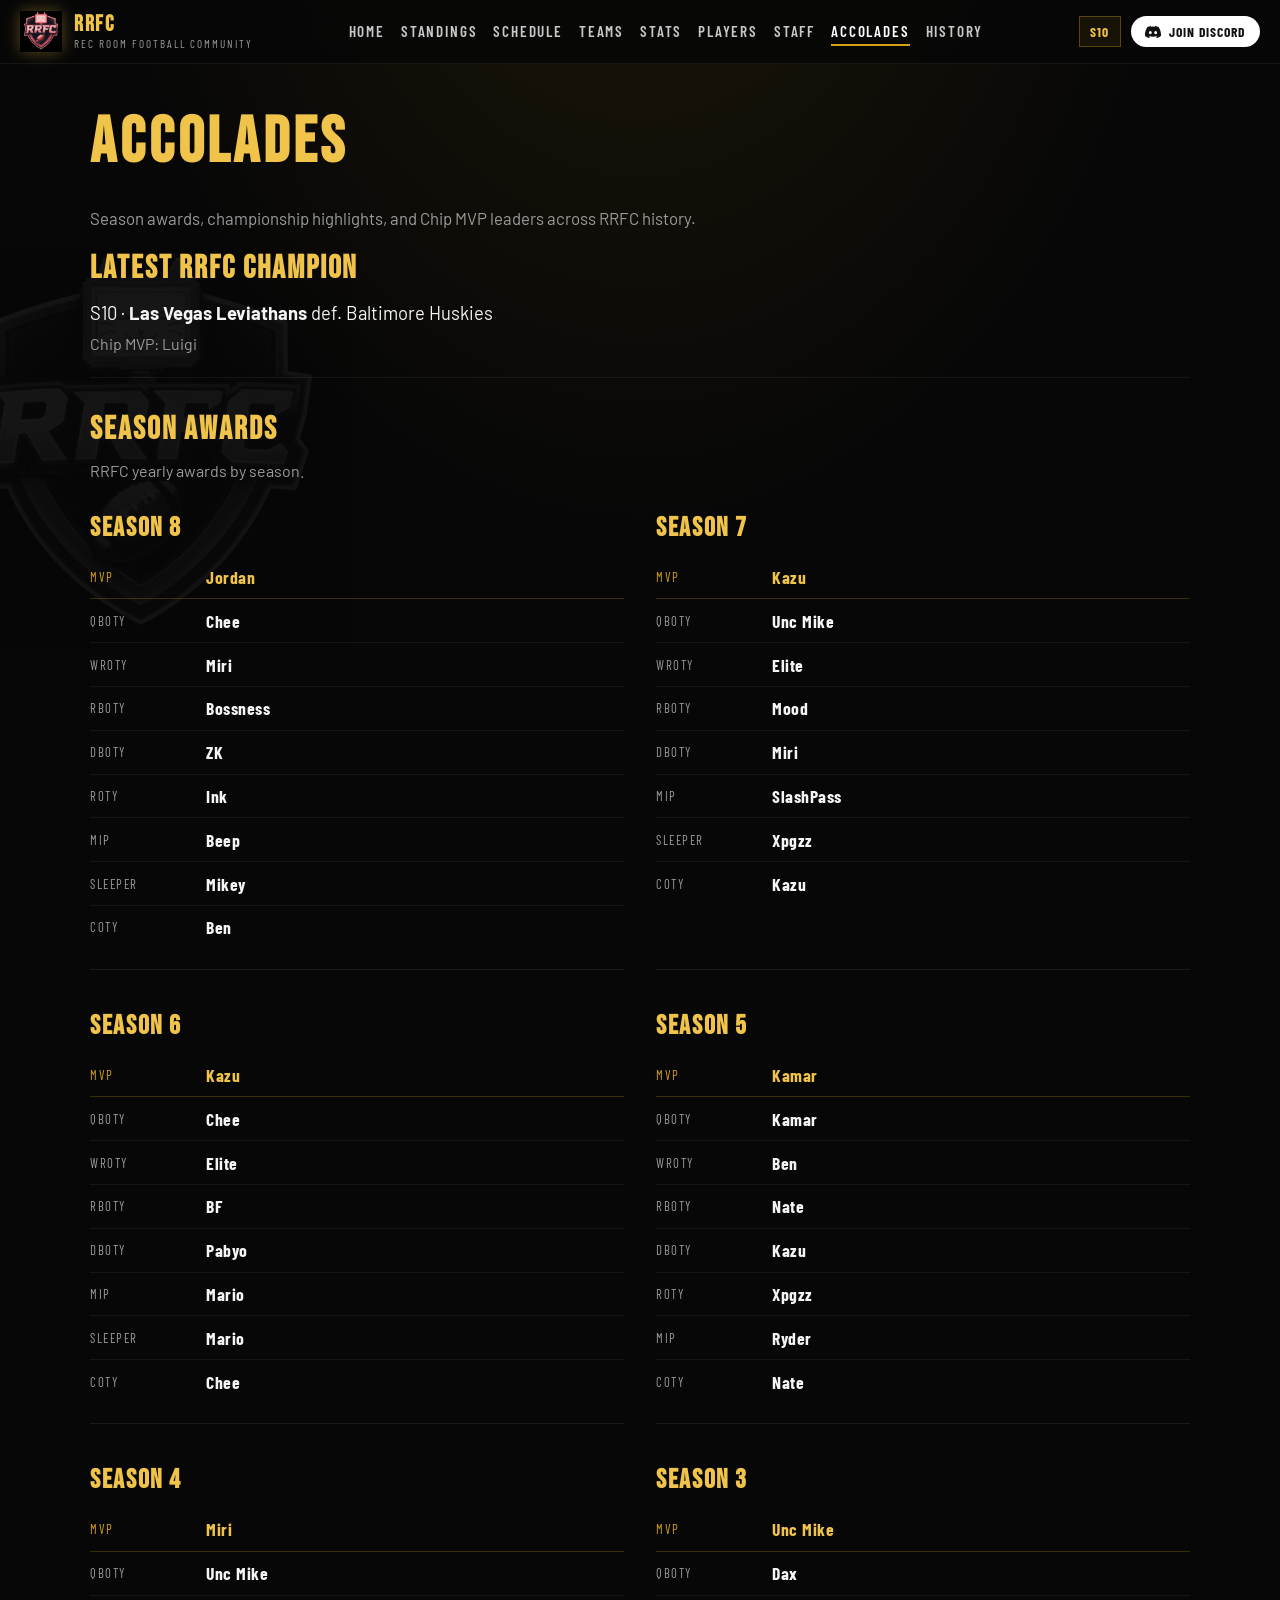
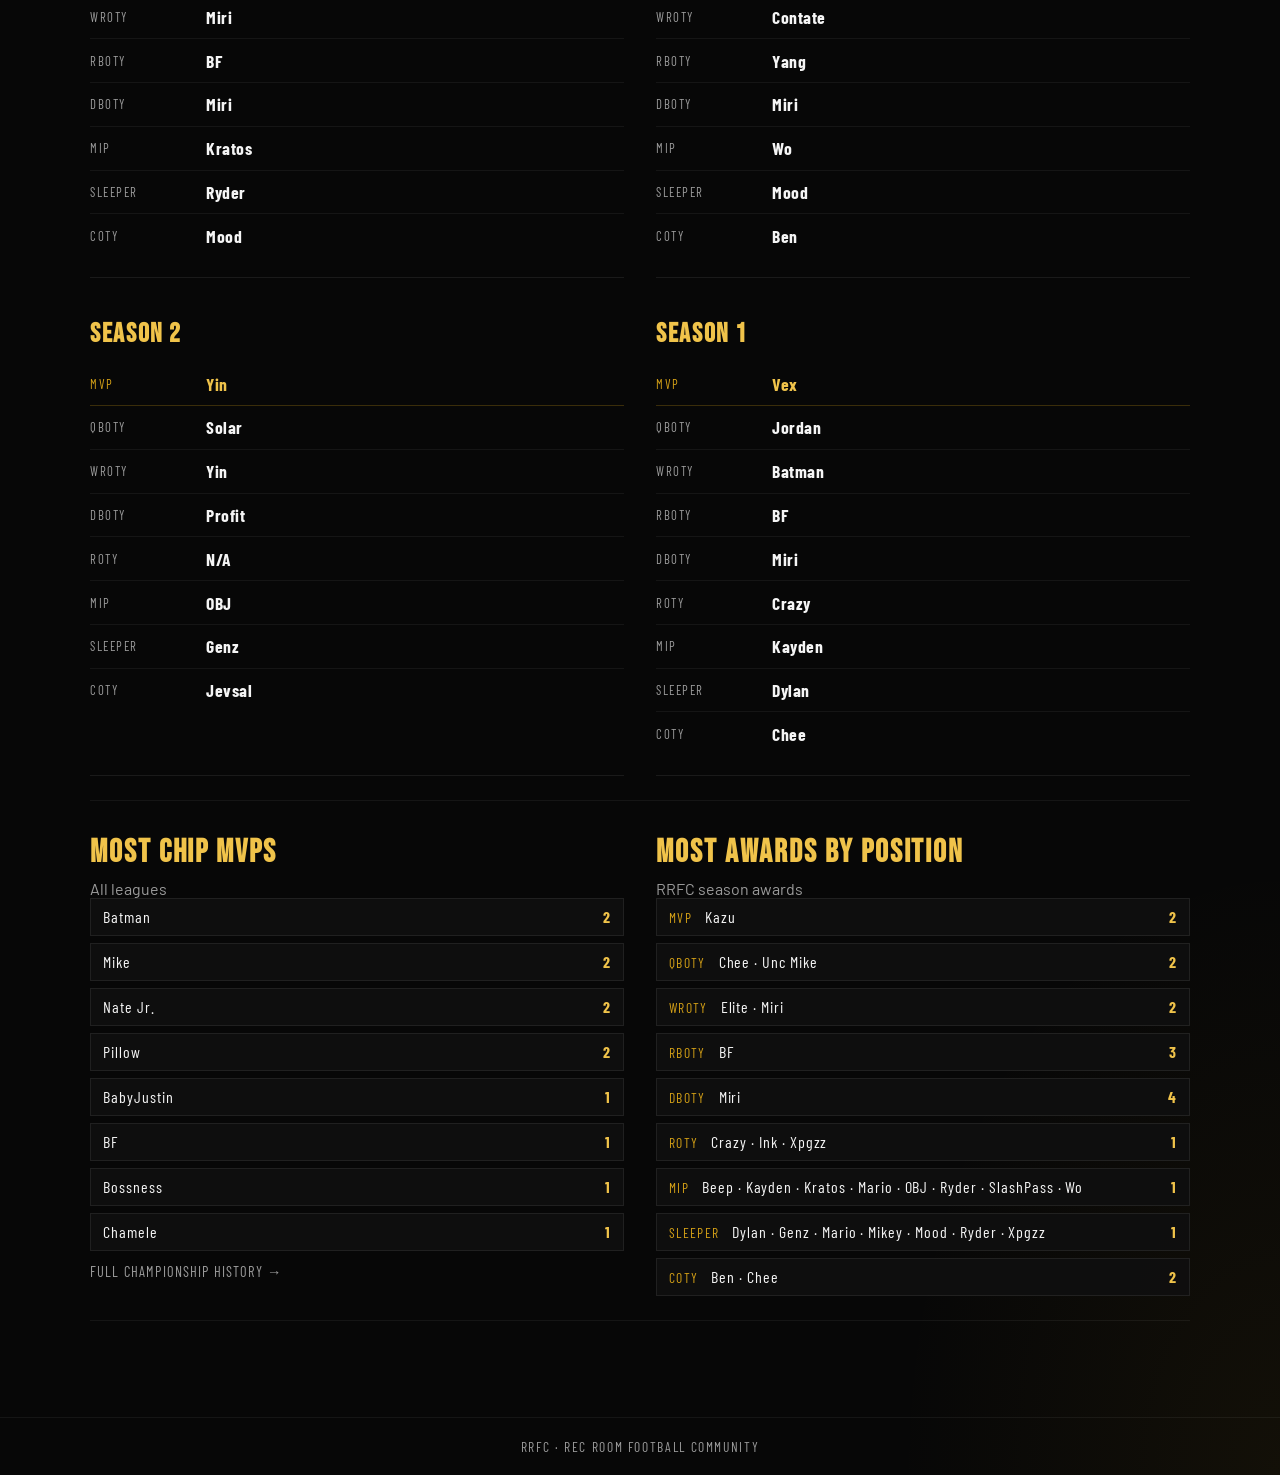
==== accolades.html @ 1520e2e9 "Add RRFC league website" ====
<!DOCTYPE html>
<html lang="en">
  <head>
    <meta charset="UTF-8" />
    <meta name="viewport" content="width=device-width, initial-scale=1" />
    <title>Accolades — RRFC</title>
    <link rel="icon" href="assets/logo.png" type="image/png" />
    <link rel="preconnect" href="https://fonts.googleapis.com" />
    <link rel="preconnect" href="https://fonts.gstatic.com" crossorigin />
    <link
      href="https://fonts.googleapis.com/css2?family=Barlow+Condensed:wght@500;600;700&family=Barlow:wght@400;500;600&family=Bebas+Neue&display=swap"
      rel="stylesheet"
    />
    <link rel="stylesheet" href="css/styles.css" />
  </head>
  <body>
    <header class="site-header">
      <a class="brand" href="index.html">
        <img src="assets/logo.png" alt="RRFC logo" />
        <div class="brand-text">
          <strong>RRFC</strong>
          <span>Rec Room Football Community</span>
        </div>
      </a>
      <nav class="nav" id="nav" aria-label="Primary">
        <a href="index.html">Home</a>
        <a href="standings.html">Standings</a>
        <a href="schedule.html">Schedule</a>
        <a href="teams.html">Teams</a>
        <a href="stats.html">Stats</a>
        <a href="players.html">Players</a>
        <a href="staff.html">Staff</a>
        <a class="active" href="accolades.html">Accolades</a>
        <a href="history.html">History</a>
      </nav>
      <div class="header-actions">
        <span class="season-pill">S10</span>
        <a class="btn-discord" href="https://discord.gg/rrfc" target="_blank" rel="noopener noreferrer">
          <svg viewBox="0 0 24 24" aria-hidden="true" fill="currentColor">
            <path
              d="M20.317 4.37a19.8 19.8 0 0 0-4.885-1.515.074.074 0 0 0-.079.037c-.21.375-.444.864-.608 1.25a18.27 18.27 0 0 0-5.487 0 12.64 12.64 0 0 0-.617-1.25.077.077 0 0 0-.079-.037A19.74 19.74 0 0 0 3.677 4.37a.07.07 0 0 0-.032.027C.533 9.046-.32 13.58.099 18.057a.08.08 0 0 0 .031.057 19.9 19.9 0 0 0 5.993 3.03.078.078 0 0 0 .084-.028c.462-.63.874-1.295 1.226-1.994a.076.076 0 0 0-.041-.106 13.1 13.1 0 0 1-1.872-.892.077.077 0 0 1-.008-.128c.126-.094.252-.192.373-.292a.074.074 0 0 1 .078-.01c3.928 1.793 8.18 1.793 12.062 0a.074.074 0 0 1 .079.009c.12.1.247.198.373.292a.077.077 0 0 1-.006.127 12.3 12.3 0 0 1-1.873.892.077.077 0 0 0-.041.107c.36.698.772 1.362 1.225 1.993a.076.076 0 0 0 .084.028 19.84 19.84 0 0 0 6.002-3.03.077.077 0 0 0 .032-.054c.5-5.177-.838-9.674-3.549-13.66a.061.061 0 0 0-.031-.03zM8.02 15.33c-1.183 0-2.157-1.085-2.157-2.419 0-1.333.956-2.419 2.157-2.419 1.21 0 2.176 1.096 2.157 2.42 0 1.333-.956 2.418-2.157 2.418zm7.975 0c-1.183 0-2.157-1.085-2.157-2.419 0-1.333.955-2.419 2.157-2.419 1.21 0 2.176 1.096 2.157 2.42 0 1.333-.946 2.418-2.157 2.418z"
            />
          </svg>
          <span>Join Discord</span>
        </a>
        <button class="menu-toggle" type="button" data-menu-toggle aria-expanded="false">Menu</button>
      </div>
    </header>

    <main>
      <h1 class="page-title">Accolades</h1>
      <p class="stub-note">
        Season awards, championship highlights, and Chip MVP leaders across RRFC history.
      </p>
      <div id="accolades-root"></div>
    </main>

    <footer class="site-footer">RRFC · Rec Room Football Community</footer>
    <script src="js/championships-data.js"></script>
    <script src="js/main.js"></script>
    <script src="js/history.js"></script>
  </body>
</html>
---- css/styles.css ----
/* RRFC — Gold & Black */
:root {
  --bg: #070707;
  --bg-elevated: #101010;
  --bg-soft: #161616;
  --gold: #d4a017;
  --gold-bright: #f0c34a;
  --gold-dim: #8a6a12;
  --gold-glow: rgba(240, 195, 74, 0.35);
  --text: #f5f5f5;
  --muted: #9b9b9b;
  --line: rgba(212, 160, 23, 0.35);
  --rank: #1f8a6e;
  --rank-text: #d8fff3;
  --danger: #c43c3c;
  --nav-h: 64px;
  --font-display: "Bebas Neue", "Impact", sans-serif;
  --font-ui: "Barlow Condensed", "Arial Narrow", sans-serif;
  --font-body: "Barlow", "Segoe UI", sans-serif;
}

*,
*::before,
*::after {
  box-sizing: border-box;
}

html {
  scroll-behavior: smooth;
}

body {
  margin: 0;
  min-height: 100vh;
  color: var(--text);
  font-family: var(--font-body);
  background:
    radial-gradient(ellipse 80% 50% at 50% -10%, rgba(212, 160, 23, 0.12), transparent 55%),
    radial-gradient(ellipse 60% 40% at 100% 100%, rgba(212, 160, 23, 0.06), transparent 50%),
    var(--bg);
  overflow-x: hidden;
}

body::before {
  content: "";
  position: fixed;
  inset: 0;
  pointer-events: none;
  z-index: 0;
  opacity: 0.07;
  background-image: url("../assets/logo.png");
  background-repeat: no-repeat;
  background-position: left -8% center, right -8% center;
  background-size: min(42vw, 420px), min(42vw, 420px);
  filter: grayscale(1) contrast(1.1);
}

a {
  color: inherit;
  text-decoration: none;
}

img {
  max-width: 100%;
  display: block;
}

.site-header {
  position: sticky;
  top: 0;
  z-index: 50;
  height: var(--nav-h);
  display: flex;
  align-items: center;
  justify-content: space-between;
  gap: 1rem;
  padding: 0 1.25rem;
  background: rgba(7, 7, 7, 0.92);
  border-bottom: 1px solid rgba(255, 255, 255, 0.06);
  backdrop-filter: blur(12px);
}

.brand {
  display: flex;
  align-items: center;
  gap: 0.75rem;
  flex-shrink: 0;
}

.brand img {
  width: 42px;
  height: 42px;
  object-fit: contain;
  filter: drop-shadow(0 0 8px var(--gold-glow));
  animation: logo-pulse 4s ease-in-out infinite;
}

.brand-text {
  display: flex;
  flex-direction: column;
  line-height: 1;
}

.brand-text strong {
  font-family: var(--font-display);
  font-size: 1.35rem;
  letter-spacing: 0.08em;
  color: var(--gold-bright);
}

.brand-text span {
  font-family: var(--font-ui);
  font-size: 0.7rem;
  letter-spacing: 0.18em;
  text-transform: uppercase;
  color: var(--muted);
  margin-top: 0.2rem;
}

.nav {
  display: flex;
  align-items: center;
  justify-content: center;
  gap: 0.15rem 1rem;
  flex-wrap: wrap;
  font-family: var(--font-ui);
  font-size: 0.95rem;
  font-weight: 600;
  letter-spacing: 0.12em;
  text-transform: uppercase;
}

.nav a {
  color: rgba(255, 255, 255, 0.78);
  padding: 0.25rem 0;
  border-bottom: 2px solid transparent;
  transition: color 0.2s ease, border-color 0.2s ease;
}

.nav a:hover,
.nav a.active {
  color: #fff;
  border-bottom-color: var(--gold);
}

.header-actions {
  display: flex;
  align-items: center;
  gap: 0.65rem;
  flex-shrink: 0;
}

.season-pill {
  font-family: var(--font-ui);
  font-weight: 700;
  letter-spacing: 0.08em;
  font-size: 0.85rem;
  padding: 0.35rem 0.65rem;
  border: 1px solid var(--line);
  color: var(--gold-bright);
  background: rgba(212, 160, 23, 0.08);
}

.btn-discord {
  display: inline-flex;
  align-items: center;
  gap: 0.45rem;
  font-family: var(--font-ui);
  font-weight: 700;
  letter-spacing: 0.08em;
  text-transform: uppercase;
  font-size: 0.85rem;
  padding: 0.45rem 0.9rem;
  border-radius: 999px;
  background: #fff;
  color: #111;
  transition: transform 0.2s ease, box-shadow 0.2s ease;
}

.btn-discord:hover {
  transform: translateY(-1px);
  box-shadow: 0 6px 18px rgba(255, 255, 255, 0.15);
}

.btn-discord svg {
  width: 16px;
  height: 16px;
}

.menu-toggle {
  display: none;
  background: transparent;
  border: 1px solid var(--line);
  color: var(--gold-bright);
  font-family: var(--font-ui);
  letter-spacing: 0.1em;
  text-transform: uppercase;
  padding: 0.4rem 0.7rem;
  cursor: pointer;
}

main {
  position: relative;
  z-index: 1;
  width: min(1100px, calc(100% - 2rem));
  margin: 0 auto;
  padding: 2.5rem 0 4rem;
}

/* Home */
.home-hero {
  min-height: calc(100vh - var(--nav-h) - 4rem);
  display: grid;
  align-content: center;
  gap: 1.25rem;
  padding: 2rem 0 3rem;
  animation: rise 0.8s ease both;
}

.home-hero .league-mark {
  width: min(220px, 45vw);
  filter: drop-shadow(0 0 24px var(--gold-glow));
  animation: logo-pulse 4s ease-in-out infinite;
}

.home-hero h1 {
  margin: 0;
  font-family: var(--font-display);
  font-size: clamp(3.5rem, 12vw, 7rem);
  letter-spacing: 0.06em;
  line-height: 0.9;
  color: var(--gold-bright);
  text-shadow: 0 0 40px var(--gold-glow);
}

.home-hero p {
  margin: 0;
  max-width: 34rem;
  color: var(--muted);
  font-size: 1.1rem;
  line-height: 1.5;
}

.cta-row {
  display: flex;
  flex-wrap: wrap;
  gap: 0.75rem;
  margin-top: 0.5rem;
}

.btn-primary,
.btn-ghost {
  display: inline-flex;
  align-items: center;
  justify-content: center;
  font-family: var(--font-ui);
  font-weight: 700;
  letter-spacing: 0.12em;
  text-transform: uppercase;
  font-size: 0.95rem;
  padding: 0.75rem 1.25rem;
  transition: transform 0.2s ease, background 0.2s ease, border-color 0.2s ease;
}

.btn-primary {
  background: linear-gradient(180deg, var(--gold-bright), var(--gold));
  color: #111;
  border: 1px solid var(--gold-bright);
}

.btn-primary:hover {
  transform: translateY(-2px);
}

.btn-ghost {
  border: 1px solid var(--line);
  color: var(--gold-bright);
  background: transparent;
}

.btn-ghost:hover {
  border-color: var(--gold-bright);
  transform: translateY(-2px);
}

/* Player profile */
.player-layout {
  display: grid;
  grid-template-columns: minmax(220px, 340px) 1fr;
  gap: 2.5rem;
  align-items: center;
  animation: rise 0.7s ease both;
}

.player-avatar {
  position: relative;
  aspect-ratio: 3 / 4;
  background:
    linear-gradient(180deg, transparent 55%, rgba(0, 0, 0, 0.85)),
    radial-gradient(circle at 50% 30%, rgba(212, 160, 23, 0.15), transparent 55%),
    var(--bg-soft);
  border: 1px solid rgba(255, 255, 255, 0.06);
  overflow: hidden;
}

.player-avatar img {
  width: 100%;
  height: 100%;
  object-fit: cover;
  object-position: center top;
}

.avatar-placeholder {
  width: 100%;
  height: 100%;
  display: grid;
  place-items: center;
  font-family: var(--font-ui);
  letter-spacing: 0.16em;
  text-transform: uppercase;
  color: var(--muted);
  background:
    repeating-linear-gradient(
      -45deg,
      transparent,
      transparent 8px,
      rgba(255, 255, 255, 0.02) 8px,
      rgba(255, 255, 255, 0.02) 16px
    );
}

.player-info {
  display: flex;
  flex-direction: column;
  gap: 0.85rem;
  min-width: 0;
}

.team-name {
  margin: 0;
  font-family: var(--font-ui);
  font-size: 0.95rem;
  font-weight: 600;
  letter-spacing: 0.22em;
  text-transform: uppercase;
  color: var(--gold-bright);
}

.player-name-row {
  display: flex;
  flex-wrap: wrap;
  align-items: center;
  gap: 0.75rem 1rem;
}

.player-name {
  margin: 0;
  font-family: var(--font-display);
  font-size: clamp(3.5rem, 10vw, 6.5rem);
  letter-spacing: 0.04em;
  line-height: 0.9;
}

.player-meta {
  margin: 0;
  font-family: var(--font-ui);
  font-size: 1.05rem;
  letter-spacing: 0.08em;
  color: var(--muted);
}

.badge {
  display: inline-flex;
  align-items: center;
  gap: 0.4rem;
  font-family: var(--font-ui);
  font-weight: 700;
  letter-spacing: 0.08em;
  text-transform: uppercase;
  font-size: 0.8rem;
  padding: 0.4rem 0.65rem;
  border: 1px solid var(--line);
  background: rgba(0, 0, 0, 0.55);
  color: var(--gold-bright);
  animation: badge-in 0.6s ease both;
}

.badge.trophy::before {
  content: "🏆";
  font-size: 0.85rem;
}

.badge-row {
  display: flex;
  flex-wrap: wrap;
  gap: 0.5rem;
}

.badge.rank {
  background: rgba(31, 138, 110, 0.2);
  border-color: rgba(61, 201, 164, 0.45);
  color: var(--rank-text);
  animation-delay: 0.1s;
}

.badge.rank:nth-child(2) {
  animation-delay: 0.18s;
}

.rating-row {
  display: flex;
  flex-wrap: wrap;
  align-items: center;
  gap: 0.75rem;
  margin-top: 0.35rem;
}

.ovr {
  width: 88px;
  height: 88px;
  display: grid;
  place-content: center;
  text-align: center;
  border: 2px solid var(--gold);
  background: linear-gradient(160deg, rgba(212, 160, 23, 0.18), rgba(0, 0, 0, 0.4));
  box-shadow: 0 0 24px var(--gold-glow);
  animation: ovr-glow 3s ease-in-out infinite;
}

.ovr strong {
  font-family: var(--font-display);
  font-size: 2.4rem;
  line-height: 1;
  color: var(--gold-bright);
}

.ovr span {
  font-family: var(--font-ui);
  font-size: 0.85rem;
  letter-spacing: 0.16em;
  color: var(--muted);
}

.status-icons {
  display: flex;
  align-items: center;
  gap: 0.55rem;
}

.status-icon {
  width: 36px;
  height: 36px;
  display: grid;
  place-items: center;
  border: 1px solid rgba(255, 255, 255, 0.12);
  background: var(--bg-elevated);
  font-size: 1rem;
}

.page-title {
  margin: 0 0 1.5rem;
  font-family: var(--font-display);
  font-size: clamp(2.5rem, 6vw, 4rem);
  letter-spacing: 0.06em;
  color: var(--gold-bright);
}

.players-intro {
  margin: -0.5rem 0 2rem;
}

.club-section {
  margin-bottom: 2.75rem;
  animation: rise 0.6s ease both;
}

.club-heading {
  display: flex;
  flex-wrap: wrap;
  align-items: baseline;
  justify-content: space-between;
  gap: 0.5rem 1rem;
  margin-bottom: 1rem;
  padding-bottom: 0.65rem;
  border-bottom: 1px solid var(--line);
}

.club-heading h2 {
  margin: 0;
  font-family: var(--font-display);
  font-size: clamp(1.8rem, 4vw, 2.4rem);
  letter-spacing: 0.06em;
  color: var(--gold-bright);
}

.club-heading span {
  font-family: var(--font-ui);
  letter-spacing: 0.12em;
  text-transform: uppercase;
  color: var(--muted);
  font-size: 0.9rem;
}

.players-grid {
  display: grid;
  grid-template-columns: repeat(auto-fill, minmax(180px, 1fr));
  gap: 0.75rem;
}

.player-note {
  margin: 0;
  color: var(--gold-bright);
  font-size: 0.95rem;
  line-height: 1.4;
  max-width: 28rem;
}

.back-link {
  margin: 0.75rem 0 0;
  font-family: var(--font-ui);
  letter-spacing: 0.08em;
  text-transform: uppercase;
  font-size: 0.9rem;
}

.back-link a {
  color: var(--muted);
  transition: color 0.2s ease;
}

.back-link a:hover {
  color: var(--gold-bright);
}

.player-card {
  display: grid;
  grid-template-columns: 56px 1fr;
  grid-template-rows: auto auto;
  column-gap: 0.75rem;
  align-items: center;
  padding: 0.85rem;
  border: 1px solid rgba(255, 255, 255, 0.08);
  background: rgba(16, 16, 16, 0.85);
  transition: border-color 0.2s ease, transform 0.2s ease, box-shadow 0.2s ease;
  animation: rise 0.6s ease both;
}

.player-card:hover {
  border-color: var(--gold);
  transform: translateY(-3px);
  box-shadow: 0 10px 28px rgba(0, 0, 0, 0.35);
}

.player-card-icon {
  grid-row: 1 / span 2;
  width: 56px;
  height: 56px;
  border: 1px solid var(--line);
  background: var(--bg-soft);
  overflow: hidden;
  display: grid;
  place-items: center;
}

.player-card-icon img {
  width: 100%;
  height: 100%;
  object-fit: cover;
}

.player-card-icon.fallback {
  font-family: var(--font-ui);
  font-size: 0.85rem;
  letter-spacing: 0.08em;
  color: var(--gold-dim);
}

.player-card .name {
  font-family: var(--font-display);
  font-size: 1.55rem;
  letter-spacing: 0.04em;
  line-height: 1;
}

.player-card .meta {
  font-family: var(--font-ui);
  letter-spacing: 0.1em;
  text-transform: uppercase;
  color: var(--muted);
  font-size: 0.85rem;
}

/* Icon editor */
.editor-main {
  width: min(1100px, calc(100% - 2rem));
}

.editor-toolbar {
  display: flex;
  flex-wrap: wrap;
  gap: 0.85rem 1rem;
  align-items: end;
  margin: 1.5rem 0 1rem;
}

.editor-search,
.editor-filter {
  display: flex;
  flex-direction: column;
  gap: 0.35rem;
  font-family: var(--font-ui);
  letter-spacing: 0.1em;
  text-transform: uppercase;
  font-size: 0.8rem;
  color: var(--muted);
}

.editor-search input,
.editor-filter select {
  min-width: 200px;
  padding: 0.55rem 0.7rem;
  border: 1px solid var(--line);
  background: var(--bg-elevated);
  color: var(--text);
  font-family: var(--font-body);
  font-size: 1rem;
}

.editor-progress {
  margin-left: auto;
  font-family: var(--font-ui);
  letter-spacing: 0.12em;
  text-transform: uppercase;
  color: var(--gold-bright);
  font-size: 0.95rem;
}

.editor-actions {
  display: flex;
  flex-wrap: wrap;
  gap: 0.75rem;
  align-items: center;
  margin-bottom: 1.5rem;
}

.editor-hint {
  flex-basis: 100%;
  margin: 0;
  color: var(--muted);
  font-size: 0.92rem;
  line-height: 1.45;
}

.editor-hint code {
  color: var(--gold-bright);
  font-size: 0.85em;
}

.btn-small {
  padding: 0.45rem 0.75rem;
  font-size: 0.8rem;
}

.btn-small:disabled {
  opacity: 0.35;
  cursor: not-allowed;
}

.icon-editor-grid {
  display: grid;
  gap: 0.65rem;
}

.icon-edit-card {
  display: grid;
  grid-template-columns: 72px 1fr auto;
  gap: 0.85rem;
  align-items: center;
  padding: 0.75rem;
  border: 1px solid rgba(255, 255, 255, 0.08);
  background: rgba(16, 16, 16, 0.9);
}

.icon-edit-avatar {
  position: relative;
  width: 72px;
  height: 72px;
  border: 1px solid var(--line);
  background: var(--bg-soft);
  overflow: hidden;
}

.icon-edit-avatar img {
  width: 100%;
  height: 100%;
  object-fit: cover;
}

.icon-edit-fallback {
  position: absolute;
  inset: 0;
  display: grid;
  place-items: center;
  font-family: var(--font-ui);
  letter-spacing: 0.08em;
  text-transform: uppercase;
  font-size: 0.75rem;
  color: var(--muted);
}

.icon-edit-info {
  display: flex;
  flex-direction: column;
  gap: 0.2rem;
  min-width: 0;
}

.icon-edit-info strong {
  font-family: var(--font-display);
  font-size: 1.5rem;
  letter-spacing: 0.04em;
}

.icon-edit-info span {
  font-family: var(--font-ui);
  letter-spacing: 0.08em;
  text-transform: uppercase;
  color: var(--muted);
  font-size: 0.85rem;
}

.icon-edit-buttons {
  display: flex;
  flex-wrap: wrap;
  gap: 0.4rem;
  justify-content: flex-end;
}

@media (max-width: 640px) {
  .icon-edit-card {
    grid-template-columns: 64px 1fr;
  }

  .icon-edit-buttons {
    grid-column: 1 / -1;
    justify-content: stretch;
  }

  .icon-edit-buttons .btn-small {
    flex: 1;
  }

  .editor-progress {
    margin-left: 0;
  }
}

.stub-note {
  max-width: 40rem;
  color: var(--muted);
  line-height: 1.6;
  font-size: 1.05rem;
}

.history-jump {
  display: flex;
  flex-wrap: wrap;
  gap: 0.5rem;
  margin: 1.25rem 0 2rem;
}

.history-jump a {
  font-family: var(--font-ui);
  letter-spacing: 0.12em;
  text-transform: uppercase;
  font-size: 0.85rem;
  font-weight: 700;
  padding: 0.45rem 0.8rem;
  border: 1px solid var(--line);
  color: var(--gold-bright);
  transition: background 0.2s ease, border-color 0.2s ease;
}

.history-jump a:hover {
  background: rgba(212, 160, 23, 0.12);
  border-color: var(--gold-bright);
}

.history-league {
  margin-bottom: 2.75rem;
  animation: rise 0.6s ease both;
}

.history-league-head {
  display: flex;
  flex-wrap: wrap;
  align-items: flex-start;
  justify-content: space-between;
  gap: 0.75rem 1rem;
  margin-bottom: 1rem;
  padding-bottom: 0.75rem;
  border-bottom: 1px solid var(--line);
}

.history-league-head h2 {
  margin: 0;
  font-family: var(--font-display);
  font-size: clamp(2rem, 5vw, 2.8rem);
  letter-spacing: 0.06em;
  color: var(--gold-bright);
}

.history-league-head p {
  margin: 0.35rem 0 0;
  color: var(--muted);
  font-size: 0.95rem;
}

.league-status {
  font-family: var(--font-ui);
  letter-spacing: 0.14em;
  text-transform: uppercase;
  font-size: 0.8rem;
  font-weight: 700;
  padding: 0.35rem 0.65rem;
  border: 1px solid rgba(255, 255, 255, 0.15);
}

.league-status.live {
  color: #d8fff3;
  border-color: rgba(61, 201, 164, 0.45);
  background: rgba(31, 138, 110, 0.2);
}

.league-status.inactive {
  color: var(--muted);
  background: rgba(255, 255, 255, 0.04);
}

.history-league.is-legacy {
  opacity: 0.92;
}

.chip-list {
  display: grid;
  gap: 0.55rem;
}

.chip-row {
  display: grid;
  grid-template-columns: 64px 1fr auto;
  gap: 0.85rem;
  align-items: center;
  padding: 0.85rem 1rem;
  border: 1px solid rgba(255, 255, 255, 0.08);
  background: rgba(16, 16, 16, 0.88);
}

.chip-season {
  font-family: var(--font-display);
  font-size: 1.6rem;
  letter-spacing: 0.04em;
  color: var(--gold-bright);
}

.chip-main h3 {
  margin: 0;
  font-family: var(--font-ui);
  font-size: 1.15rem;
  font-weight: 700;
  letter-spacing: 0.04em;
  text-transform: uppercase;
}

.chip-main p {
  margin: 0.2rem 0 0;
  color: var(--muted);
  font-size: 0.95rem;
}

.chip-mvp {
  text-align: right;
}

.chip-mvp span {
  display: block;
  font-family: var(--font-ui);
  letter-spacing: 0.12em;
  text-transform: uppercase;
  font-size: 0.75rem;
  color: var(--muted);
}

.chip-mvp strong {
  font-family: var(--font-ui);
  font-size: 1.05rem;
  letter-spacing: 0.04em;
  color: var(--gold-bright);
}

.accolade-block {
  margin-bottom: 2rem;
  padding-bottom: 1.5rem;
  border-bottom: 1px solid rgba(255, 255, 255, 0.06);
}

.accolade-block h2 {
  margin: 0 0 0.75rem;
  font-family: var(--font-display);
  font-size: 2rem;
  letter-spacing: 0.06em;
  color: var(--gold-bright);
}

.accolade-highlight {
  margin: 0;
  font-size: 1.15rem;
  line-height: 1.5;
}

.accolade-sub {
  margin: 0.4rem 0 0;
  color: var(--muted);
}

.mvp-leaderboard {
  display: grid;
  gap: 0.4rem;
  max-width: 28rem;
}

.leaders-grid {
  display: grid;
  grid-template-columns: repeat(2, minmax(0, 1fr));
  gap: 2rem;
}

.leaders-grid .mvp-leaderboard {
  max-width: none;
}

.leaders-grid h2 {
  margin-bottom: 0.35rem;
}

.mvp-row em {
  font-style: normal;
  color: var(--gold);
  margin-right: 0.55rem;
  letter-spacing: 0.1em;
  text-transform: uppercase;
  font-size: 0.85em;
}

@media (max-width: 720px) {
  .leaders-grid {
    grid-template-columns: 1fr;
  }
}

.mvp-row {
  display: flex;
  justify-content: space-between;
  gap: 1rem;
  padding: 0.55rem 0.75rem;
  border: 1px solid rgba(255, 255, 255, 0.08);
  background: rgba(16, 16, 16, 0.85);
  font-family: var(--font-ui);
  letter-spacing: 0.06em;
}

.mvp-row strong {
  color: var(--gold-bright);
}

.award-seasons {
  display: grid;
  grid-template-columns: repeat(2, minmax(0, 1fr));
  gap: 1.5rem 2rem;
  margin-top: 1rem;
}

.award-season {
  padding: 1rem 0 1.25rem;
  border-bottom: 1px solid rgba(255, 255, 255, 0.08);
  background: transparent;
}

.award-season-head h3 {
  margin: 0 0 0.75rem;
  font-family: var(--font-display);
  font-size: 1.7rem;
  letter-spacing: 0.06em;
  color: var(--gold-bright);
}

.award-grid {
  display: flex;
  flex-direction: column;
  gap: 0;
}

.award-pill {
  display: grid;
  grid-template-columns: 6.5rem 1fr;
  gap: 0.75rem;
  align-items: center;
  padding: 0.65rem 0;
  border: none;
  border-bottom: 1px solid rgba(255, 255, 255, 0.06);
  background: transparent;
}

.award-pill:last-child {
  border-bottom: none;
}

.award-pill span {
  font-family: var(--font-ui);
  letter-spacing: 0.12em;
  text-transform: uppercase;
  font-size: 0.8rem;
  color: var(--muted);
}

.award-pill strong {
  font-family: var(--font-ui);
  font-size: 1.1rem;
  letter-spacing: 0.03em;
  color: var(--text);
}

.award-pill:has(span[title="Most Valuable Player"]) {
  border-color: rgba(212, 160, 23, 0.25);
  background: transparent;
}

.award-pill:has(span[title="Most Valuable Player"]) span {
  color: var(--gold);
}

.award-pill:has(span[title="Most Valuable Player"]) strong {
  color: var(--gold-bright);
}

@media (max-width: 720px) {
  .award-seasons {
    grid-template-columns: 1fr;
  }
}

@media (max-width: 700px) {
  .chip-row {
    grid-template-columns: 52px 1fr;
  }

  .chip-mvp {
    grid-column: 2;
    text-align: left;
  }
}

.site-footer {
  position: relative;
  z-index: 1;
  border-top: 1px solid rgba(255, 255, 255, 0.06);
  padding: 1.25rem;
  text-align: center;
  color: var(--muted);
  font-family: var(--font-ui);
  letter-spacing: 0.12em;
  text-transform: uppercase;
  font-size: 0.85rem;
}

@keyframes rise {
  from {
    opacity: 0;
    transform: translateY(16px);
  }
  to {
    opacity: 1;
    transform: translateY(0);
  }
}

@keyframes logo-pulse {
  0%,
  100% {
    filter: drop-shadow(0 0 8px var(--gold-glow));
  }
  50% {
    filter: drop-shadow(0 0 18px rgba(240, 195, 74, 0.55));
  }
}

@keyframes badge-in {
  from {
    opacity: 0;
    transform: translateY(6px);
  }
  to {
    opacity: 1;
    transform: translateY(0);
  }
}

@keyframes ovr-glow {
  0%,
  100% {
    box-shadow: 0 0 18px var(--gold-glow);
  }
  50% {
    box-shadow: 0 0 32px rgba(240, 195, 74, 0.55);
  }
}

@media (max-width: 960px) {
  .nav {
    display: none;
  }

  .nav.open {
    display: flex;
    position: absolute;
    top: var(--nav-h);
    left: 0;
    right: 0;
    flex-direction: column;
    align-items: stretch;
    gap: 0;
    padding: 0.75rem;
    background: rgba(7, 7, 7, 0.98);
    border-bottom: 1px solid rgba(255, 255, 255, 0.08);
  }

  .nav.open a {
    padding: 0.7rem 0.5rem;
    border-bottom: 1px solid rgba(255, 255, 255, 0.06);
  }

  .menu-toggle {
    display: inline-flex;
  }

  .brand-text span {
    display: none;
  }

  .player-layout {
    grid-template-columns: 1fr;
    gap: 1.5rem;
  }

  .player-avatar {
    max-width: 320px;
    margin: 0 auto;
  }
}

@media (max-width: 520px) {
  .header-actions .btn-discord span {
    display: none;
  }

  .season-pill {
    display: none;
  }
}
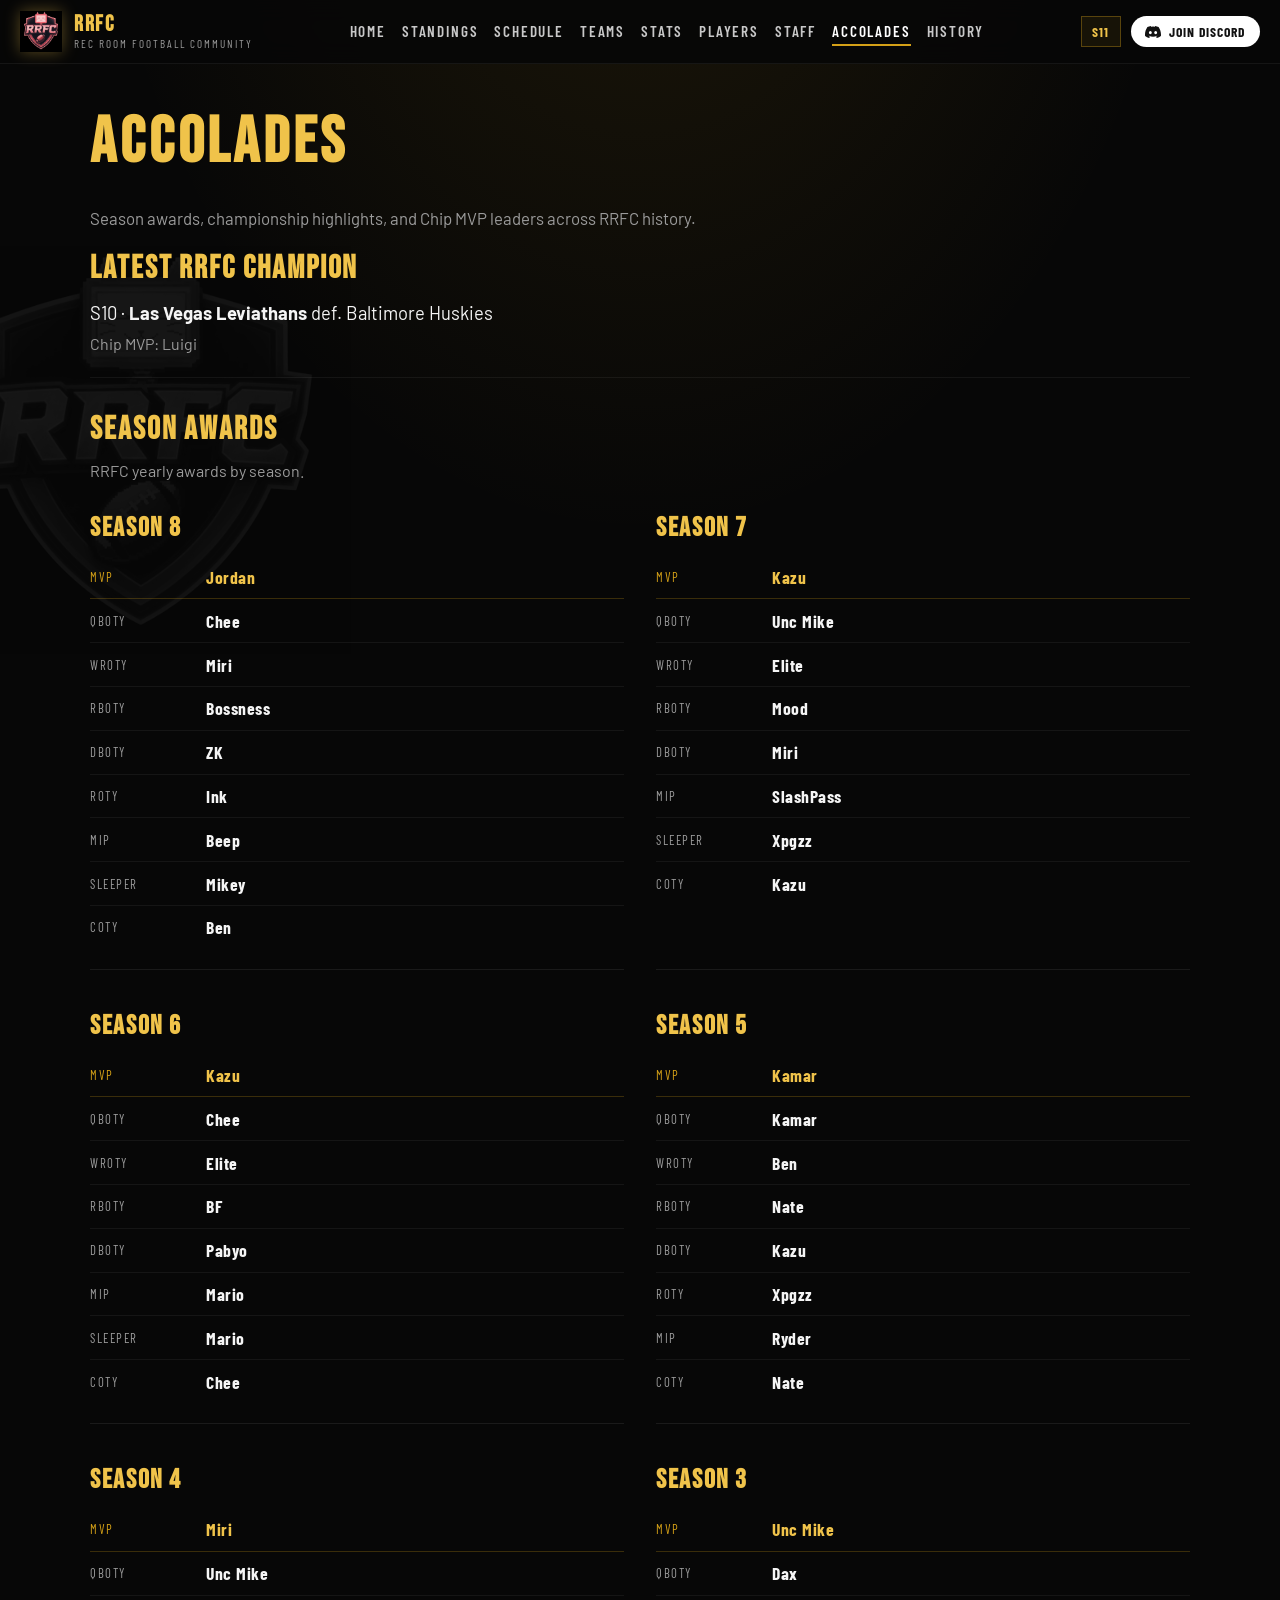
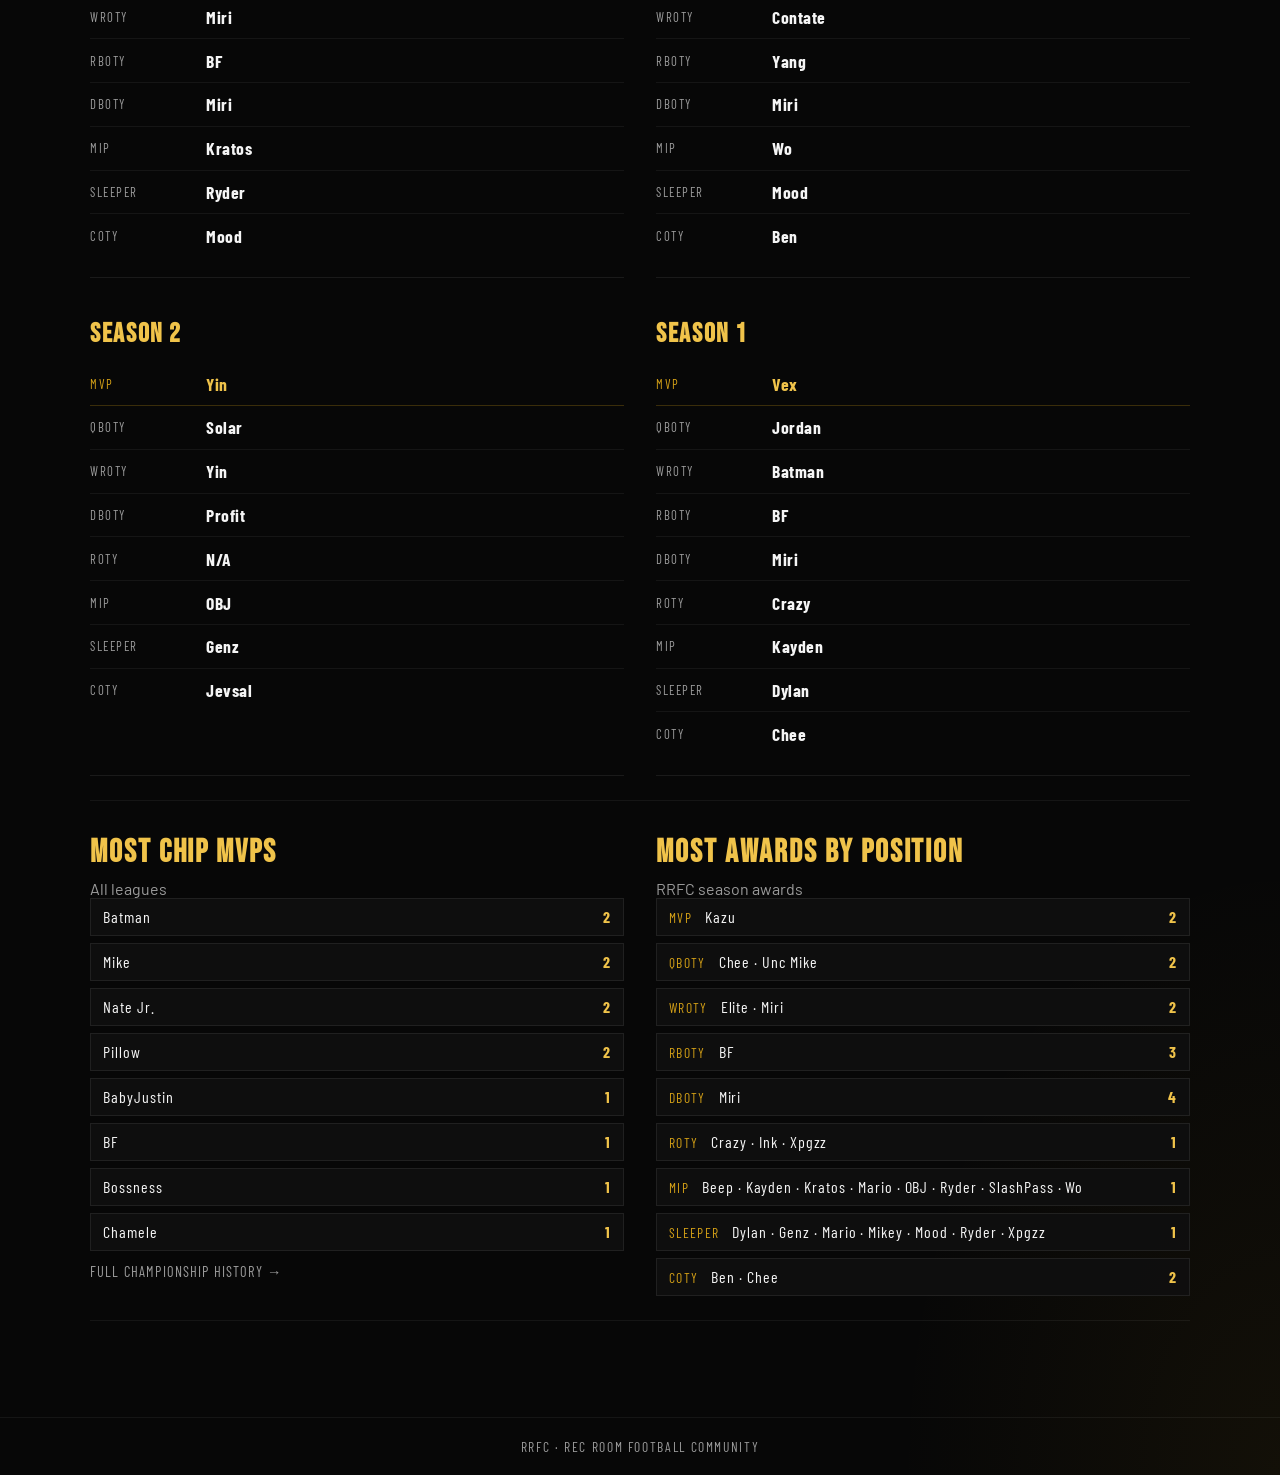
==== commit 865a1ea8: "update" ====
--- a/accolades.html
+++ b/accolades.html
@@ -34,7 +34,7 @@
         <a href="history.html">History</a>
       </nav>
       <div class="header-actions">
-        <span class="season-pill">S10</span>
+        <span class="season-pill">S11</span>
         <a class="btn-discord" href="https://discord.gg/rrfc" target="_blank" rel="noopener noreferrer">
           <svg viewBox="0 0 24 24" aria-hidden="true" fill="currentColor">
             <path
--- a/css/styles.css
+++ b/css/styles.css
@@ -708,6 +708,10 @@
   color: var(--muted);
 }
 
+.icon-edit-fallback[hidden] {
+  display: none !important;
+}
+
 .icon-edit-info {
   display: flex;
   flex-direction: column;
@@ -848,10 +852,10 @@
 
 .chip-row {
   display: grid;
-  grid-template-columns: 64px 1fr auto;
-  gap: 0.85rem;
-  align-items: center;
-  padding: 0.85rem 1rem;
+  grid-template-columns: 52px 28px 1fr auto;
+  gap: 0.65rem;
+  align-items: center;
+  padding: 0.75rem 1rem;
   border: 1px solid rgba(255, 255, 255, 0.08);
   background: rgba(16, 16, 16, 0.88);
 }
@@ -863,8 +867,20 @@
   color: var(--gold-bright);
 }
 
+.chip-logo {
+  width: 28px;
+  height: 28px;
+  display: grid;
+  place-items: center;
+  overflow: hidden;
+}
+
+.chip-main h3,
+.chip-main p {
+  margin: 0;
+}
+
 .chip-main h3 {
-  margin: 0;
   font-family: var(--font-ui);
   font-size: 1.15rem;
   font-weight: 700;
@@ -873,9 +889,213 @@
 }
 
 .chip-main p {
-  margin: 0.2rem 0 0;
+  margin-top: 0.2rem;
   color: var(--muted);
   font-size: 0.95rem;
+}
+
+.team-logo-sm {
+  width: 24px !important;
+  height: 24px !important;
+  max-width: 24px !important;
+  max-height: 24px !important;
+  object-fit: contain;
+  display: block;
+  flex-shrink: 0;
+}
+
+.team-logo-sm.is-missing {
+  display: none !important;
+}
+
+.teams-grid {
+  display: grid;
+  grid-template-columns: repeat(auto-fill, minmax(200px, 1fr));
+  gap: 1rem;
+}
+
+.team-card {
+  display: block;
+  padding: 1rem 0.5rem;
+  border: none;
+  background: transparent;
+  text-align: center;
+  animation: rise 0.6s ease both;
+  transition: transform 0.2s ease;
+  color: inherit;
+  text-decoration: none;
+  cursor: pointer;
+}
+
+.team-card:hover {
+  transform: translateY(-4px);
+}
+
+.team-card:hover .team-card-name {
+  color: var(--gold-bright);
+}
+
+.team-card-logo {
+  position: relative;
+  width: 96px;
+  height: 96px;
+  margin: 0 auto 0.85rem;
+  border: none;
+  background: transparent;
+  overflow: hidden;
+  display: grid;
+  place-items: center;
+}
+
+.team-card-logo img {
+  width: 100%;
+  height: 100%;
+  object-fit: contain;
+}
+
+.team-card-name {
+  font-family: var(--font-ui);
+  font-weight: 700;
+  letter-spacing: 0.04em;
+  text-transform: uppercase;
+  font-size: 1.05rem;
+  transition: color 0.2s ease;
+}
+
+.team-card-meta {
+  margin-top: 0.25rem;
+  font-family: var(--font-ui);
+  letter-spacing: 0.1em;
+  text-transform: uppercase;
+  color: var(--muted);
+  font-size: 0.8rem;
+}
+
+.team-hero {
+  display: grid;
+  grid-template-columns: 120px 1fr;
+  gap: 1.25rem;
+  align-items: center;
+  margin-bottom: 2rem;
+  animation: rise 0.6s ease both;
+}
+
+.team-hero-logo {
+  width: 120px;
+  height: 120px;
+  display: grid;
+  place-items: center;
+  overflow: hidden;
+}
+
+.team-hero-logo img {
+  width: 100%;
+  height: 100%;
+  object-fit: contain;
+}
+
+.team-hero h1 {
+  margin: 0;
+  font-family: var(--font-display);
+  font-size: clamp(2.2rem, 6vw, 3.5rem);
+  letter-spacing: 0.05em;
+  color: var(--gold-bright);
+  line-height: 0.95;
+}
+
+.roster-list {
+  display: grid;
+  gap: 0.45rem;
+  max-width: 36rem;
+}
+
+.roster-row {
+  display: grid;
+  grid-template-columns: 48px 1fr auto;
+  gap: 0.75rem;
+  align-items: center;
+  padding: 0.55rem 0.65rem;
+  border-bottom: 1px solid rgba(255, 255, 255, 0.06);
+  color: inherit;
+  text-decoration: none;
+  transition: background 0.15s ease;
+}
+
+a.roster-row:hover {
+  background: rgba(212, 160, 23, 0.08);
+}
+
+.roster-row.is-plain {
+  cursor: default;
+}
+
+.roster-row-icon {
+  width: 48px;
+  height: 48px;
+  overflow: hidden;
+  display: grid;
+  place-items: center;
+  background: var(--bg-soft);
+}
+
+.roster-row-icon img {
+  width: 100%;
+  height: 100%;
+  object-fit: cover;
+}
+
+.roster-row-icon.fallback {
+  font-family: var(--font-ui);
+  font-size: 0.75rem;
+  letter-spacing: 0.08em;
+  color: var(--gold-dim);
+}
+
+.roster-row strong {
+  font-family: var(--font-ui);
+  font-size: 1.15rem;
+  letter-spacing: 0.04em;
+}
+
+.roster-row span {
+  font-family: var(--font-ui);
+  letter-spacing: 0.1em;
+  text-transform: uppercase;
+  font-size: 0.8rem;
+  color: var(--muted);
+}
+
+@media (max-width: 560px) {
+  .team-hero {
+    grid-template-columns: 1fr;
+    justify-items: start;
+  }
+}
+
+.editor-tabs {
+  display: flex;
+  flex-wrap: wrap;
+  gap: 0.45rem;
+  margin: 1.25rem 0 0.5rem;
+}
+
+.editor-tab {
+  font-family: var(--font-ui);
+  font-weight: 700;
+  letter-spacing: 0.1em;
+  text-transform: uppercase;
+  font-size: 0.85rem;
+  padding: 0.55rem 0.9rem;
+  border: 1px solid var(--line);
+  background: transparent;
+  color: var(--muted);
+  cursor: pointer;
+}
+
+.editor-tab.active {
+  color: #111;
+  background: linear-gradient(180deg, var(--gold-bright), var(--gold));
+  border-color: var(--gold-bright);
 }
 
 .chip-mvp {
@@ -1051,11 +1271,11 @@
 
 @media (max-width: 700px) {
   .chip-row {
-    grid-template-columns: 52px 1fr;
+    grid-template-columns: 44px 24px 1fr;
   }
 
   .chip-mvp {
-    grid-column: 2;
+    grid-column: 2 / -1;
     text-align: left;
   }
 }
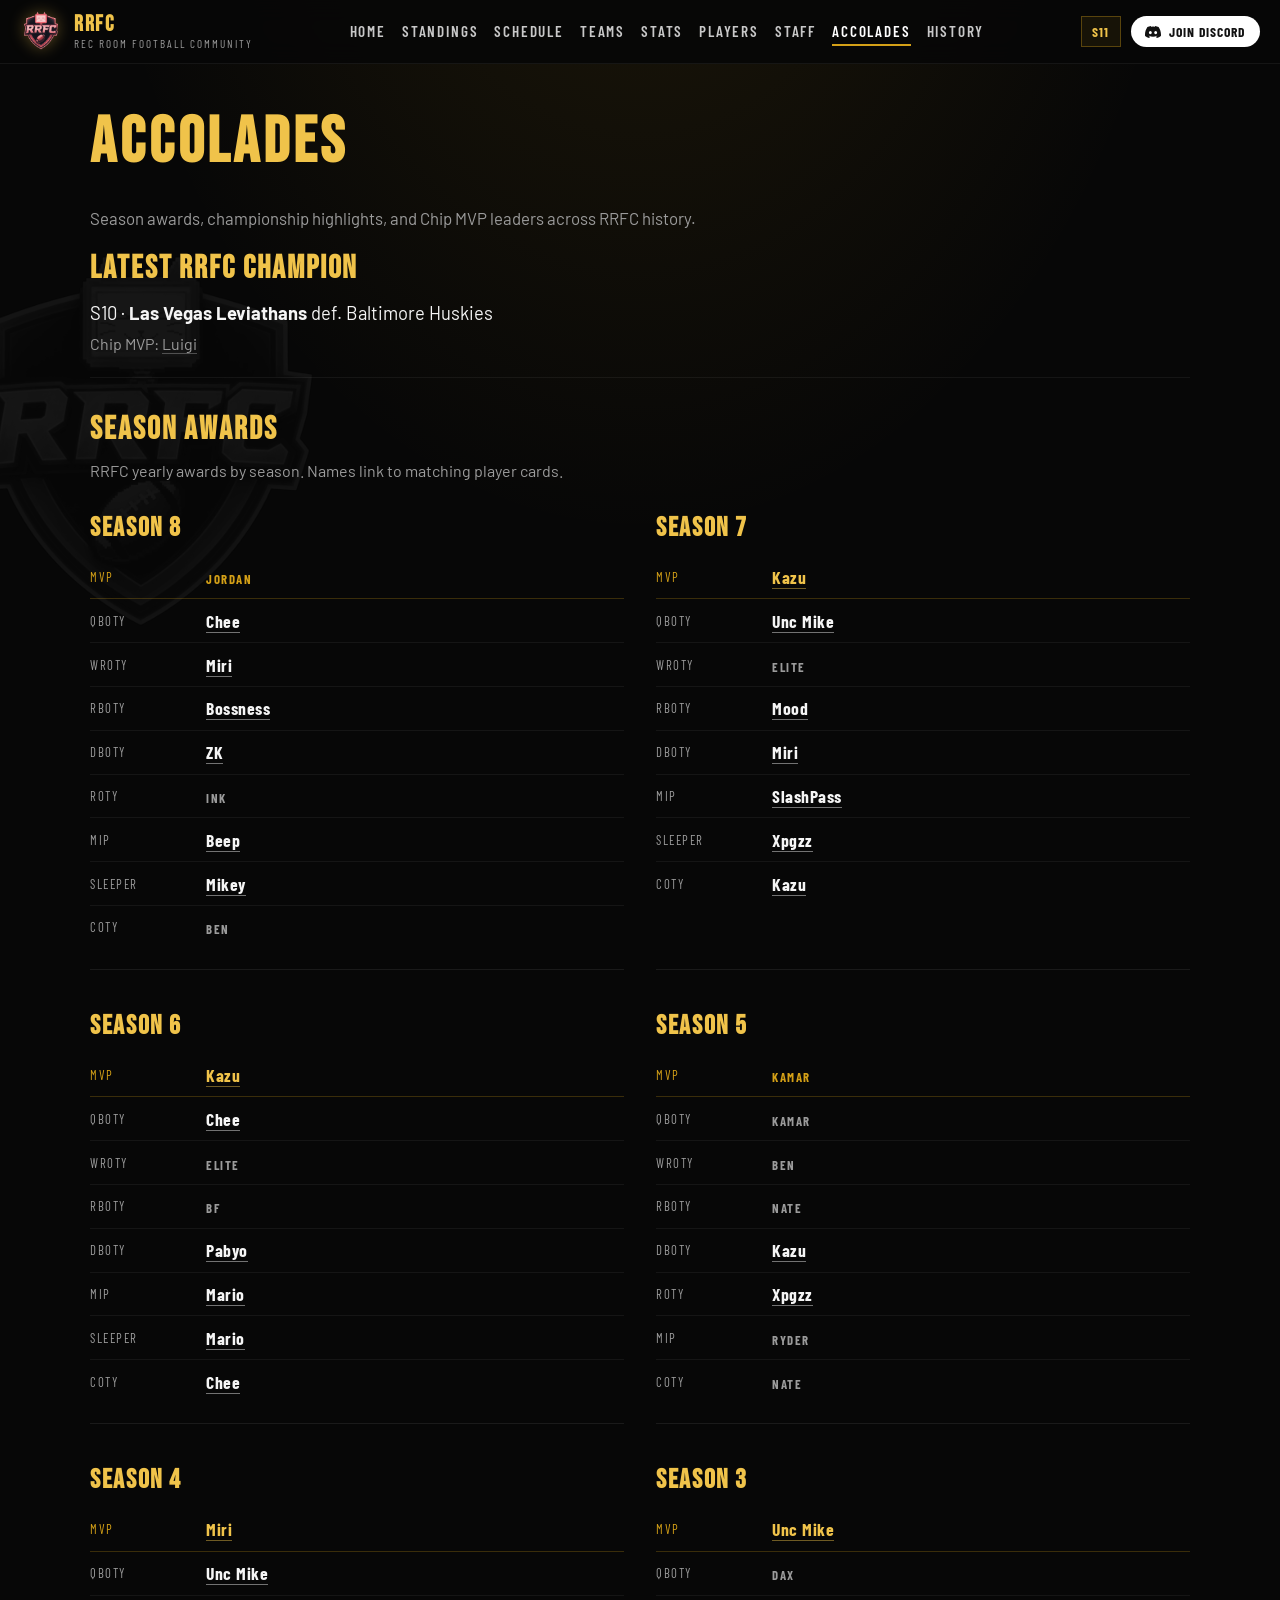
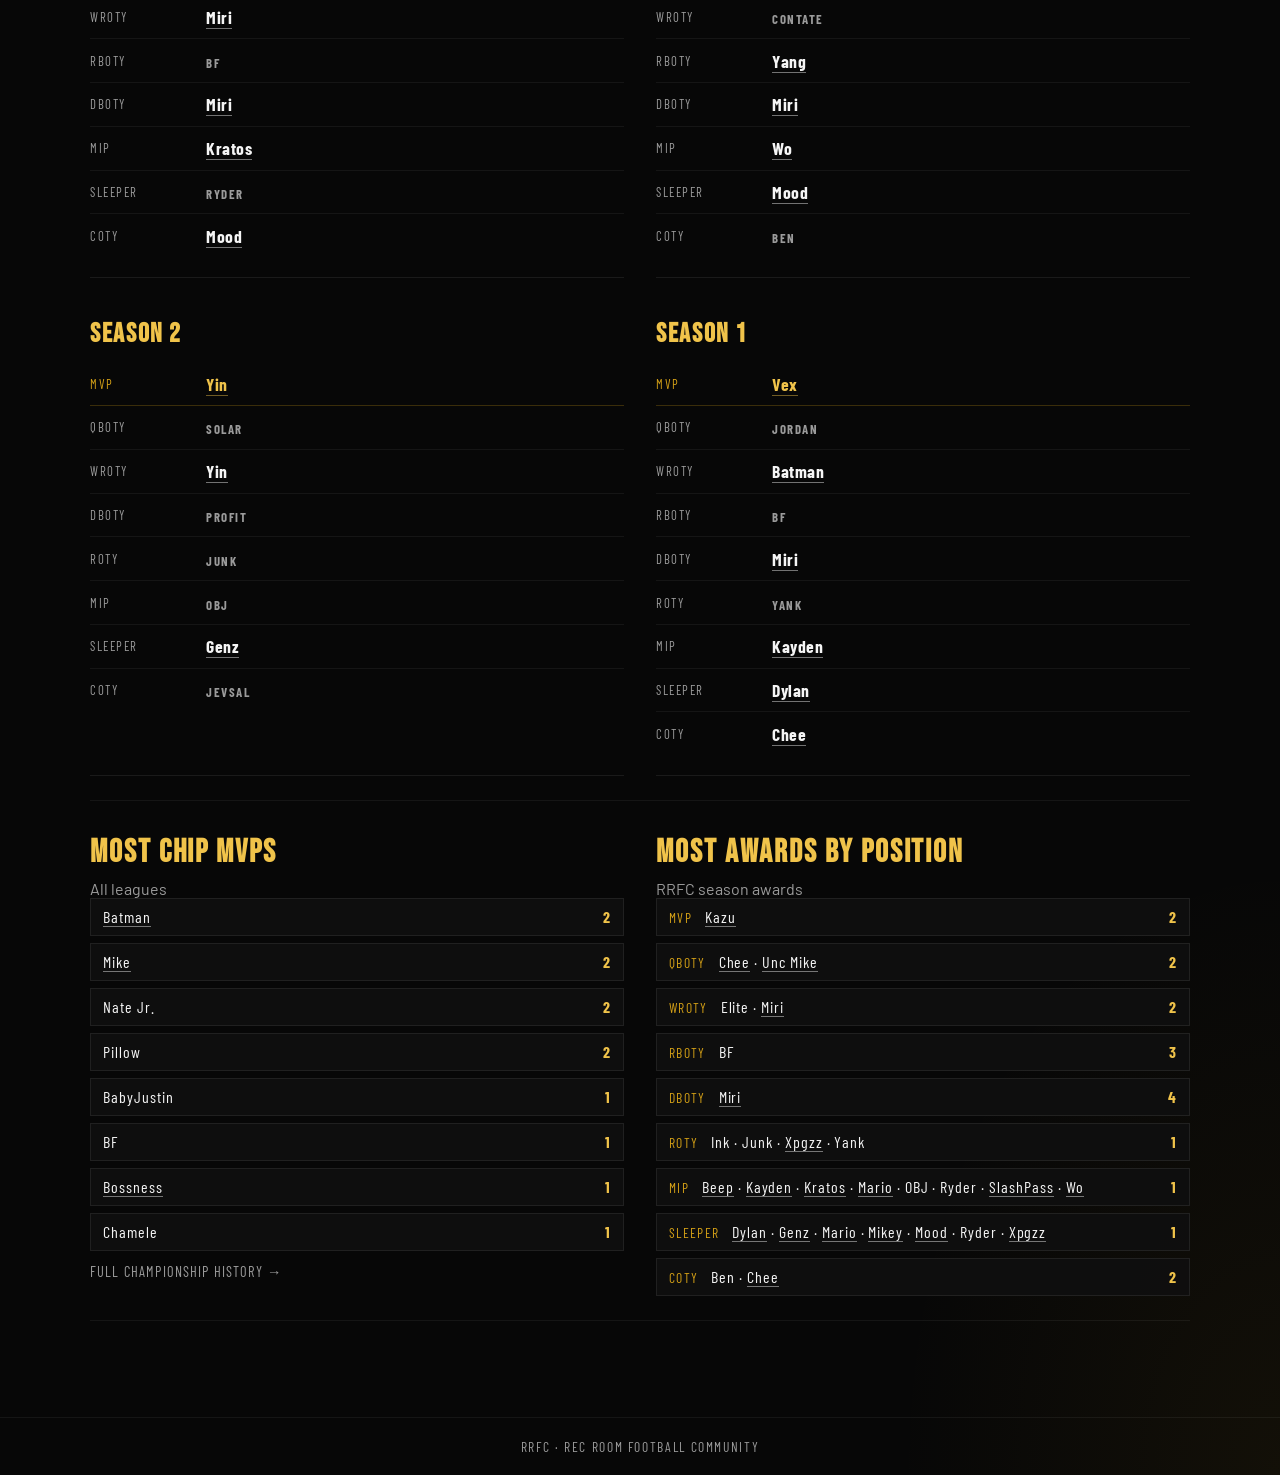
==== commit 456f3859: "update" ====
--- a/accolades.html
+++ b/accolades.html
@@ -56,6 +56,8 @@
     </main>
 
     <footer class="site-footer">RRFC · Rec Room Football Community</footer>
+    <script src="js/players-data.js"></script>
+    <script src="js/teams-data.js"></script>
     <script src="js/championships-data.js"></script>
     <script src="js/main.js"></script>
     <script src="js/history.js"></script>
--- a/css/styles.css
+++ b/css/styles.css
@@ -208,37 +208,383 @@
 }
 
 /* Home */
-.home-hero {
-  min-height: calc(100vh - var(--nav-h) - 4rem);
-  display: grid;
-  align-content: center;
-  gap: 1.25rem;
-  padding: 2rem 0 3rem;
-  animation: rise 0.8s ease both;
-}
-
-.home-hero .league-mark {
-  width: min(220px, 45vw);
-  filter: drop-shadow(0 0 24px var(--gold-glow));
-  animation: logo-pulse 4s ease-in-out infinite;
-}
-
-.home-hero h1 {
+body.home-page {
+  min-height: 100vh;
+  display: flex;
+  flex-direction: column;
+}
+
+body.home-page main.home-stage {
+  --home-head-h: 2.35rem;
+  width: min(1280px, calc(100% - 1.5rem));
+  max-width: none;
+  margin: 0 auto;
+  padding: 0.85rem 0 0.35rem;
+  flex: 1;
+  min-height: 0;
+  display: grid;
+  grid-template-columns: 1fr 1.15fr 1fr;
+  gap: 1rem;
+  align-items: stretch;
+  overflow: hidden;
+}
+
+body.home-page .home-footer {
+  padding: 0.45rem 1rem;
+  font-size: 0.72rem;
+}
+
+.home-rail,
+.home-center {
+  min-width: 0;
+  min-height: 0;
+  display: flex;
+  flex-direction: column;
+  border: 1px solid rgba(212, 160, 23, 0.28);
+  background:
+    linear-gradient(180deg, rgba(20, 16, 8, 0.55), rgba(8, 8, 8, 0.35));
+}
+
+.home-rail {
+  padding: 0.65rem 0.75rem 0.5rem;
+  animation: rise 0.65s ease both;
+}
+
+.home-rail-left {
+  animation-delay: 0.04s;
+}
+
+.home-rail-right {
+  animation-delay: 0.1s;
+}
+
+.home-center {
+  animation: rise 0.7s ease both;
+}
+
+.home-panel-head,
+.home-plate-head {
+  height: var(--home-head-h);
+  display: flex;
+  align-items: center;
+  justify-content: space-between;
+  gap: 0.75rem;
   margin: 0;
+  padding: 0 0 0.45rem;
+  border-bottom: 1px solid rgba(212, 160, 23, 0.35);
+  flex-shrink: 0;
+}
+
+.home-panel-head h3,
+.home-plate-head {
+  margin: 0;
+  font-family: var(--font-ui);
+  font-weight: 700;
+  letter-spacing: 0.16em;
+  text-transform: uppercase;
+  font-size: 0.78rem;
+  color: var(--gold-bright);
+}
+
+.home-panel-head a {
+  font-family: var(--font-ui);
+  letter-spacing: 0.14em;
+  text-transform: uppercase;
+  font-size: 0.7rem;
+  color: var(--muted);
+}
+
+.home-panel-head a:hover {
+  color: var(--gold-bright);
+}
+
+.home-plate {
+  flex: 1;
+  min-height: 0;
+  display: grid;
+  grid-template-rows: var(--home-head-h) minmax(0, 1fr) auto;
+  gap: 0;
+  padding: 0.65rem 0.9rem 0.75rem;
+}
+
+.home-plate-head {
+  width: 100%;
+  padding-left: 0;
+  padding-right: 0;
+}
+
+.home-plate-head span:first-child,
+.home-plate-head span:last-child {
+  white-space: nowrap;
+}
+
+.home-plate-rule {
+  flex: 1;
+  height: 1px;
+  background: linear-gradient(
+    90deg,
+    transparent,
+    rgba(212, 160, 23, 0.55),
+    transparent
+  );
+}
+
+.home-plate-brand {
+  display: flex;
+  flex-direction: column;
+  align-items: center;
+  justify-content: center;
+  text-align: center;
+  gap: 0.65rem;
+  min-height: 0;
+  padding: 0.75rem 0.25rem;
+}
+
+.home-hero-mark {
+  width: min(150px, 34%);
+  max-height: 18vh;
+  object-fit: contain;
+  filter: drop-shadow(0 0 18px rgba(212, 160, 23, 0.35));
+}
+
+.home-plate-brand h1 {
+  margin: 0;
+  max-width: 14ch;
   font-family: var(--font-display);
-  font-size: clamp(3.5rem, 12vw, 7rem);
+  font-size: clamp(2.1rem, 3.6vw, 3.35rem);
+  letter-spacing: 0.05em;
+  line-height: 0.92;
+  color: var(--text);
+  text-wrap: balance;
+}
+
+.home-lead {
+  margin: 0;
+  max-width: 28ch;
+  color: var(--muted);
+  font-family: var(--font-ui);
+  font-size: 0.92rem;
   letter-spacing: 0.06em;
-  line-height: 0.9;
-  color: var(--gold-bright);
-  text-shadow: 0 0 40px var(--gold-glow);
-}
-
-.home-hero p {
-  margin: 0;
-  max-width: 34rem;
-  color: var(--muted);
-  font-size: 1.1rem;
-  line-height: 1.5;
+  line-height: 1.35;
+}
+
+.home-board {
+  display: grid;
+  grid-template-columns: 1fr 1fr;
+  border-top: 1px solid rgba(212, 160, 23, 0.35);
+  margin-top: 0.15rem;
+}
+
+.home-board a {
+  display: grid;
+  grid-template-columns: 1.6rem 1fr;
+  gap: 0.45rem;
+  align-items: center;
+  padding: 0.7rem 0.35rem;
+  border-bottom: 1px solid rgba(255, 255, 255, 0.08);
+  border-right: 1px solid rgba(255, 255, 255, 0.08);
+  font-family: var(--font-display);
+  font-size: 1.35rem;
+  letter-spacing: 0.04em;
+  line-height: 1;
+  color: var(--text);
+  transition: color 0.15s ease, background 0.15s ease;
+}
+
+.home-board a:nth-child(2n) {
+  border-right: none;
+}
+
+.home-board a.home-board-discord {
+  grid-column: 1 / -1;
+  display: flex;
+  align-items: center;
+  justify-content: center;
+  border-right: none;
+  border-top: 1px solid rgba(212, 160, 23, 0.28);
+  border-bottom: none;
+  color: var(--gold-bright);
+  text-align: center;
+  min-height: 3rem;
+  padding: 1.05rem 0.35rem 0.55rem;
+  line-height: 1;
+}
+
+.home-board a em {
+  font-family: var(--font-ui);
+  font-style: normal;
+  font-size: 0.68rem;
+  letter-spacing: 0.12em;
+  color: var(--gold-dim);
+}
+
+.home-board a:hover {
+  color: var(--gold-bright);
+  background: rgba(212, 160, 23, 0.07);
+}
+
+.home-rail #home-top-players,
+.home-rail #home-top-teams,
+.home-rail #home-top-standings {
+  min-height: 0;
+  flex: 1;
+  display: flex;
+  flex-direction: column;
+  overflow: hidden;
+  padding-top: 0.15rem;
+}
+
+.home-rail-stack {
+  display: flex;
+  flex-direction: column;
+  gap: 0.55rem;
+  min-height: 0;
+  flex: 1;
+}
+
+.home-rail-block {
+  display: flex;
+  flex-direction: column;
+  min-height: 0;
+  flex: 1 1 0;
+}
+
+.home-rail-right .home-panel-head {
+  margin-top: 0;
+}
+
+.home-rail-block + .home-rail-block .home-panel-head {
+  border-top: 1px solid rgba(212, 160, 23, 0.28);
+  padding-top: 0.45rem;
+  height: auto;
+  min-height: var(--home-head-h);
+}
+
+.home-rank {
+  display: flex;
+  flex-direction: column;
+  flex: 1;
+  min-height: 0;
+  height: 100%;
+  gap: 0;
+}
+
+.home-rank-row {
+  display: grid;
+  grid-template-columns: 1.25rem minmax(22px, 1.6em) minmax(0, 1fr) auto;
+  gap: 0.4rem;
+  align-items: center;
+  flex: 1 1 0;
+  min-height: 0;
+  padding: 0.1rem 0.1rem;
+  border-bottom: 1px solid rgba(255, 255, 255, 0.07);
+  transition: background 0.15s ease;
+}
+
+.home-rank-row:last-child {
+  border-bottom: none;
+}
+
+.home-rank-row:hover {
+  background: rgba(212, 160, 23, 0.06);
+}
+
+.home-rank-row .rank {
+  font-family: var(--font-ui);
+  font-size: clamp(0.58rem, 1.1vh, 0.72rem);
+  font-weight: 700;
+  letter-spacing: 0.08em;
+  color: var(--gold-dim);
+}
+
+.home-rank-row .thumb {
+  width: clamp(22px, 3.2vh, 30px);
+  height: clamp(22px, 3.2vh, 30px);
+  overflow: hidden;
+  display: grid;
+  place-items: center;
+  background: transparent;
+}
+
+.home-rank-row .thumb img {
+  width: 100%;
+  height: 100%;
+  object-fit: cover;
+  object-position: center top;
+}
+
+.home-rank-row .thumb.fallback {
+  font-family: var(--font-ui);
+  font-size: 0.55rem;
+  letter-spacing: 0.08em;
+  color: var(--gold-dim);
+  border: 1px solid rgba(255, 255, 255, 0.08);
+}
+
+.home-rank-row .copy {
+  min-width: 0;
+}
+
+.home-rank-row .copy strong {
+  display: block;
+  font-family: var(--font-display);
+  font-size: clamp(0.85rem, 2.1vh, 1.15rem);
+  letter-spacing: 0.03em;
+  line-height: 1;
+  font-weight: 400;
+  white-space: nowrap;
+  overflow: hidden;
+  text-overflow: ellipsis;
+}
+
+.home-rank-row .copy span {
+  font-family: var(--font-ui);
+  letter-spacing: 0.08em;
+  text-transform: uppercase;
+  font-size: clamp(0.52rem, 1.05vh, 0.64rem);
+  color: var(--muted);
+}
+
+.home-rank-row .stat {
+  font-family: var(--font-display);
+  font-size: clamp(0.95rem, 2.2vh, 1.3rem);
+  letter-spacing: 0.03em;
+  color: var(--gold-bright);
+  line-height: 1;
+  text-align: right;
+}
+
+.home-rank-row .stat small {
+  display: block;
+  font-family: var(--font-ui);
+  font-size: clamp(0.48rem, 0.95vh, 0.58rem);
+  letter-spacing: 0.12em;
+  color: var(--muted);
+}
+
+@media (max-width: 980px) {
+  body.home-page main.home-stage {
+    width: min(720px, calc(100% - 1.25rem));
+    grid-template-columns: 1fr;
+    overflow: auto;
+    height: auto;
+    min-height: calc(100vh - var(--nav-h) - 3rem);
+  }
+
+  .home-center {
+    order: -1;
+  }
+
+  .home-hero-mark {
+    max-height: none;
+    width: min(140px, 36vw);
+  }
+
+  .home-rail #home-top-players,
+  .home-rail #home-top-teams,
+  .home-rail #home-top-standings {
+    overflow: visible;
+  }
 }
 
 .cta-row {
@@ -284,49 +630,78 @@
 }
 
 /* Player profile */
+body.player-profile-page main {
+  min-height: calc(100vh - var(--nav-h) - 5rem);
+  display: flex;
+  flex-direction: column;
+  justify-content: flex-start;
+  padding-top: 0.35rem;
+  padding-bottom: 2rem;
+}
+
+.player-profile {
+  width: 100%;
+  animation: rise 0.7s ease both;
+}
+
+.player-season {
+  margin: 0 0 1rem;
+  text-align: center;
+  font-family: var(--font-ui);
+  font-weight: 600;
+  font-size: clamp(2.6rem, 8vw, 4.8rem);
+  letter-spacing: 0.28em;
+  padding-left: 0.28em; /* optical center with wide tracking */
+  line-height: 1;
+  text-transform: uppercase;
+  color: var(--team-text, var(--gold-bright));
+  -webkit-text-stroke: 4px #fff;
+  paint-order: stroke fill;
+}
+
 .player-layout {
   display: grid;
-  grid-template-columns: minmax(220px, 340px) 1fr;
+  grid-template-columns: minmax(260px, 400px) 1fr;
   gap: 2.5rem;
-  align-items: center;
-  animation: rise 0.7s ease both;
+  /* Bottom-align avatar line with the OVR box (last item in .player-info). */
+  align-items: end;
+  width: 100%;
+}
+
+.player-profile > .back-link {
+  margin-top: 1.1rem;
 }
 
 .player-avatar {
   position: relative;
-  aspect-ratio: 3 / 4;
-  background:
-    linear-gradient(180deg, transparent 55%, rgba(0, 0, 0, 0.85)),
-    radial-gradient(circle at 50% 30%, rgba(212, 160, 23, 0.15), transparent 55%),
-    var(--bg-soft);
-  border: 1px solid rgba(255, 255, 255, 0.06);
+  width: 100%;
+  margin-top: 0;
+  background: transparent;
+  border: none;
+  border-bottom: 4px solid var(--team-row-line, var(--gold));
   overflow: hidden;
+  line-height: 0;
+  align-self: end;
 }
 
 .player-avatar img {
+  display: block;
   width: 100%;
-  height: 100%;
-  object-fit: cover;
-  object-position: center top;
+  height: auto;
+  mix-blend-mode: lighten;
 }
 
 .avatar-placeholder {
   width: 100%;
-  height: 100%;
+  min-height: 12rem;
   display: grid;
   place-items: center;
   font-family: var(--font-ui);
   letter-spacing: 0.16em;
   text-transform: uppercase;
   color: var(--muted);
-  background:
-    repeating-linear-gradient(
-      -45deg,
-      transparent,
-      transparent 8px,
-      rgba(255, 255, 255, 0.02) 8px,
-      rgba(255, 255, 255, 0.02) 16px
-    );
+  background: transparent;
+  line-height: normal;
 }
 
 .player-info {
@@ -336,14 +711,41 @@
   min-width: 0;
 }
 
-.team-name {
+.team-name,
+.player-team {
   margin: 0;
   font-family: var(--font-ui);
   font-size: 0.95rem;
   font-weight: 600;
-  letter-spacing: 0.22em;
-  text-transform: uppercase;
-  color: var(--gold-bright);
+  letter-spacing: 0.18em;
+  text-transform: uppercase;
+  color: var(--team-text, var(--gold-bright));
+  width: fit-content;
+  display: inline-flex;
+  align-items: center;
+  gap: 0.45rem;
+}
+
+.player-team a {
+  color: inherit;
+  text-decoration: none;
+}
+
+.player-team a[href]:hover {
+  color: var(--team-accent, var(--gold-bright));
+}
+
+.player-team.is-free-agent,
+.player-team.is-free-agent a {
+  color: var(--muted);
+  pointer-events: none;
+}
+
+.player-team .team-logo-sm {
+  width: 22px !important;
+  height: 22px !important;
+  max-width: 22px !important;
+  max-height: 22px !important;
 }
 
 .player-name-row {
@@ -361,6 +763,22 @@
   line-height: 0.9;
 }
 
+.player-profile-page .player-name {
+  color: var(--text);
+}
+
+.player-profile-page .back-link a:hover {
+  color: var(--team-text, var(--gold-bright));
+}
+
+body.team-themed.player-profile-page {
+  background:
+    radial-gradient(ellipse 85% 55% at 50% -12%, var(--team-primary-glow), transparent 58%),
+    radial-gradient(ellipse 55% 45% at 100% 100%, var(--team-secondary-glow), transparent 52%),
+    radial-gradient(ellipse 40% 35% at 0% 80%, var(--team-accent-soft), transparent 50%),
+    var(--bg);
+}
+
 .player-meta {
   margin: 0;
   font-family: var(--font-ui);
@@ -379,10 +797,18 @@
   text-transform: uppercase;
   font-size: 0.8rem;
   padding: 0.4rem 0.65rem;
-  border: 1px solid var(--line);
+  border: 1px solid var(--team-accent-soft, var(--line));
+  border-color: color-mix(in srgb, var(--team-text, var(--gold)) 45%, transparent);
   background: rgba(0, 0, 0, 0.55);
-  color: var(--gold-bright);
+  color: var(--team-text, var(--gold-bright));
   animation: badge-in 0.6s ease both;
+}
+
+.badge.trophy {
+  border-color: color-mix(in srgb, var(--badge-accent, var(--gold)) 70%, transparent);
+  color: var(--badge-accent, var(--gold-bright));
+  background: color-mix(in srgb, var(--badge-primary, var(--gold)) 22%, rgba(0, 0, 0, 0.72));
+  box-shadow: 0 0 16px color-mix(in srgb, var(--badge-accent, var(--gold)) 28%, transparent);
 }
 
 .badge.trophy::before {
@@ -394,6 +820,10 @@
   display: flex;
   flex-wrap: wrap;
   gap: 0.5rem;
+}
+
+.badge-row:empty {
+  display: none;
 }
 
 .badge.rank {
@@ -421,9 +851,13 @@
   display: grid;
   place-content: center;
   text-align: center;
-  border: 2px solid var(--gold);
-  background: linear-gradient(160deg, rgba(212, 160, 23, 0.18), rgba(0, 0, 0, 0.4));
-  box-shadow: 0 0 24px var(--gold-glow);
+  border: 2px solid var(--team-row-line, var(--gold));
+  background: linear-gradient(
+    160deg,
+    var(--team-row-fill, rgba(212, 160, 23, 0.18)),
+    rgba(0, 0, 0, 0.4)
+  );
+  box-shadow: 0 0 24px var(--team-primary-glow, var(--gold-glow));
   animation: ovr-glow 3s ease-in-out infinite;
 }
 
@@ -431,7 +865,7 @@
   font-family: var(--font-display);
   font-size: 2.4rem;
   line-height: 1;
-  color: var(--gold-bright);
+  color: var(--team-text, var(--gold-bright));
 }
 
 .ovr span {
@@ -555,8 +989,8 @@
   grid-row: 1 / span 2;
   width: 56px;
   height: 56px;
-  border: 1px solid var(--line);
-  background: var(--bg-soft);
+  border: 1px solid transparent;
+  background: transparent;
   overflow: hidden;
   display: grid;
   place-items: center;
@@ -566,6 +1000,7 @@
   width: 100%;
   height: 100%;
   object-fit: cover;
+  object-position: center top;
 }
 
 .player-card-icon.fallback {
@@ -588,6 +1023,33 @@
   text-transform: uppercase;
   color: var(--muted);
   font-size: 0.85rem;
+}
+
+a.player-ref {
+  color: inherit;
+  text-decoration: none;
+  border-bottom: 1px solid color-mix(in srgb, currentColor 45%, transparent);
+  transition: color 0.15s ease, border-color 0.15s ease;
+}
+
+a.player-ref:hover {
+  color: var(--gold-bright);
+  border-bottom-color: var(--gold-bright);
+}
+
+.ovr-prev {
+  margin-left: 0.35rem;
+  font-family: var(--font-ui);
+  letter-spacing: 0.08em;
+  text-transform: uppercase;
+  font-size: 0.78rem;
+  color: var(--gold-dim);
+}
+
+.ovr-prev-profile {
+  margin-left: 0;
+  font-size: 0.95rem;
+  color: var(--muted);
 }
 
 /* Icon editor */
@@ -852,8 +1314,9 @@
 
 .chip-row {
   display: grid;
-  grid-template-columns: 52px 28px 1fr auto;
-  gap: 0.65rem;
+  grid-template-columns: 44px 26px minmax(0, 1fr) auto;
+  column-gap: 0.35rem;
+  row-gap: 0.55rem;
   align-items: center;
   padding: 0.75rem 1rem;
   border: 1px solid rgba(255, 255, 255, 0.08);
@@ -868,11 +1331,15 @@
 }
 
 .chip-logo {
-  width: 28px;
-  height: 28px;
+  width: 26px;
+  height: 26px;
   display: grid;
   place-items: center;
   overflow: hidden;
+}
+
+.chip-main {
+  padding-left: 0.45rem;
 }
 
 .chip-main h3,
@@ -906,6 +1373,13 @@
 
 .team-logo-sm.is-missing {
   display: none !important;
+}
+
+/* Collapse empty logo slot when image is missing */
+.chip-logo:has(.team-logo-sm.is-missing),
+.chip-logo:empty {
+  width: 0;
+  min-width: 0;
 }
 
 .teams-grid {
@@ -953,45 +1427,94 @@
   object-fit: contain;
 }
 
-.team-card-name {
-  font-family: var(--font-ui);
-  font-weight: 700;
-  letter-spacing: 0.04em;
-  text-transform: uppercase;
-  font-size: 1.05rem;
-  transition: color 0.2s ease;
-}
-
-.team-card-meta {
-  margin-top: 0.25rem;
-  font-family: var(--font-ui);
-  letter-spacing: 0.1em;
-  text-transform: uppercase;
-  color: var(--muted);
-  font-size: 0.8rem;
-}
-
-.team-hero {
-  display: grid;
-  grid-template-columns: 120px 1fr;
-  gap: 1.25rem;
-  align-items: center;
-  margin-bottom: 2rem;
-  animation: rise 0.6s ease both;
-}
-
-.team-hero-logo {
-  width: 120px;
-  height: 120px;
-  display: grid;
-  place-items: center;
-  overflow: hidden;
-}
-
 .team-hero-logo img {
   width: 100%;
   height: 100%;
   object-fit: contain;
+}
+
+.team-card-name {
+  font-family: var(--font-ui);
+  font-weight: 700;
+  letter-spacing: 0.04em;
+  text-transform: uppercase;
+  font-size: 1.05rem;
+  transition: color 0.2s ease;
+}
+
+.team-card-meta {
+  margin-top: 0.25rem;
+  font-family: var(--font-ui);
+  letter-spacing: 0.1em;
+  text-transform: uppercase;
+  color: var(--muted);
+  font-size: 0.8rem;
+}
+
+body.team-themed {
+  background:
+    radial-gradient(ellipse 85% 55% at 50% -12%, var(--team-primary-glow), transparent 58%),
+    radial-gradient(ellipse 55% 45% at 100% 100%, var(--team-secondary-glow), transparent 52%),
+    radial-gradient(ellipse 40% 35% at 0% 80%, var(--team-accent-soft), transparent 50%),
+    var(--bg);
+}
+
+body.team-themed::before {
+  opacity: 0.04;
+}
+
+.team-page {
+  text-align: center;
+}
+
+.team-hero {
+  display: grid;
+  justify-items: center;
+  gap: 0.85rem;
+  margin-bottom: 1.75rem;
+  animation: rise 0.6s ease both;
+}
+
+.team-color-bar {
+  display: flex;
+  gap: 0.4rem;
+}
+
+.team-swatch {
+  width: 2.4rem;
+  height: 0.55rem;
+}
+
+.team-swatch.is-a {
+  background: var(--team-primary, var(--gold));
+}
+
+.team-swatch.is-b {
+  background: var(--team-secondary, #222);
+  box-shadow: inset 0 0 0 1px rgba(255, 255, 255, 0.18);
+}
+
+.team-swatch.is-c {
+  background: var(--team-accent, var(--gold-bright));
+}
+
+.team-hero > .team-card-meta {
+  margin: 0;
+  color: var(--muted);
+}
+
+.team-hero-logo {
+  width: 120px;
+  height: 120px;
+  display: grid;
+  place-items: center;
+  overflow: hidden;
+}
+
+.team-hero-copy {
+  display: grid;
+  gap: 0.35rem;
+  justify-items: center;
 }
 
 .team-hero h1 {
@@ -999,26 +1522,90 @@
   font-family: var(--font-display);
   font-size: clamp(2.2rem, 6vw, 3.5rem);
   letter-spacing: 0.05em;
-  color: var(--gold-bright);
+  color: var(--team-text, var(--gold-bright));
   line-height: 0.95;
+  text-align: center;
+}
+
+.team-avg {
+  display: grid;
+  justify-items: center;
+  gap: 0.15rem;
+  margin-top: 0.75rem;
+}
+
+.team-avg-value {
+  font-family: var(--font-display);
+  font-size: clamp(3.5rem, 10vw, 5.5rem);
+  line-height: 0.9;
+  letter-spacing: 0.04em;
+  color: var(--team-text, var(--gold-bright));
+}
+
+.team-avg-label {
+  font-family: var(--font-ui);
+  font-weight: 500;
+  letter-spacing: 0.1em;
+  text-transform: uppercase;
+  color: var(--muted);
+  font-size: 0.75rem;
+}
+
+.roster-title {
+  font-size: 2rem;
+  margin: 0 0 1rem;
+  color: var(--team-text, var(--gold-bright));
 }
 
 .roster-list {
   display: grid;
-  gap: 0.45rem;
-  max-width: 36rem;
+  gap: 0.65rem;
+  max-width: 38rem;
+  margin: 0 auto;
+  text-align: left;
+}
+
+.team-page .roster-row {
+  border: none;
+  background: var(--team-panel-soft, rgba(255, 255, 255, 0.04));
+}
+
+.team-page a.roster-row:hover {
+  filter: brightness(1.12);
+  background: color-mix(in srgb, var(--team-panel-soft, rgba(255, 255, 255, 0.06)) 80%, #fff);
+}
+
+.team-page .roster-row,
+.team-page .roster-row strong,
+.team-page a.roster-row,
+.team-page a.roster-row:visited {
+  color: var(--text);
+}
+
+.team-page .roster-row span {
+  color: color-mix(in srgb, var(--text) 70%, var(--muted));
+}
+
+.team-page .back-link a:hover {
+  color: var(--team-text, var(--gold-bright));
+}
+
+.team-page .back-link {
+  text-align: center;
 }
 
 .roster-row {
   display: grid;
-  grid-template-columns: 48px 1fr auto;
-  gap: 0.75rem;
-  align-items: center;
-  padding: 0.55rem 0.65rem;
-  border-bottom: 1px solid rgba(255, 255, 255, 0.06);
+  grid-template-columns: 3px 8px 58px minmax(0, 1fr) 6px;
+  gap: 0;
+  align-items: stretch;
+  min-height: 58px;
+  padding: 0;
+  border-bottom: none;
   color: inherit;
   text-decoration: none;
-  transition: background 0.15s ease;
+  overflow: hidden;
+  transition: filter 0.15s ease, background 0.15s ease;
 }
 
 a.roster-row:hover {
@@ -1029,46 +1616,83 @@
   cursor: default;
 }
 
+.roster-stripe {
+  display: block;
+  min-height: 100%;
+}
+
+.roster-stripe-edge {
+  background: #050505;
+}
+
+.roster-stripe-accent {
+  background: var(--team-row-line, var(--gold));
+}
+
+.roster-stripe-end {
+  background: var(--team-stripe-end, var(--gold-dim));
+}
+
 .roster-row-icon {
-  width: 48px;
-  height: 48px;
+  width: 58px;
+  height: 58px;
   overflow: hidden;
   display: grid;
   place-items: center;
-  background: var(--bg-soft);
+  background: transparent;
+  align-self: stretch;
+}
+
+.team-page .roster-row-icon {
+  background: var(--team-icon-fill, rgba(255, 255, 255, 0.08));
+  box-shadow: inset -1px 0 0 rgba(0, 0, 0, 0.35);
 }
 
 .roster-row-icon img {
   width: 100%;
   height: 100%;
   object-fit: cover;
+  object-position: center top;
 }
 
 .roster-row-icon.fallback {
   font-family: var(--font-ui);
-  font-size: 0.75rem;
+  font-size: 0.7rem;
   letter-spacing: 0.08em;
-  color: var(--gold-dim);
+  color: var(--muted);
+}
+
+.roster-row-copy {
+  display: flex;
+  align-items: center;
+  justify-content: space-between;
+  gap: 0.75rem;
+  padding: 0 0.9rem;
+  min-width: 0;
 }
 
 .roster-row strong {
   font-family: var(--font-ui);
   font-size: 1.15rem;
   letter-spacing: 0.04em;
-}
-
-.roster-row span {
+  white-space: nowrap;
+  overflow: hidden;
+  text-overflow: ellipsis;
+}
+
+.roster-row-copy span {
   font-family: var(--font-ui);
   letter-spacing: 0.1em;
   text-transform: uppercase;
   font-size: 0.8rem;
   color: var(--muted);
+  flex-shrink: 0;
 }
 
 @media (max-width: 560px) {
-  .team-hero {
-    grid-template-columns: 1fr;
-    justify-items: start;
+  .team-hero-logo {
+    width: 96px;
+    height: 96px;
   }
 }
 
@@ -1271,11 +1895,12 @@
 
 @media (max-width: 700px) {
   .chip-row {
-    grid-template-columns: 44px 24px 1fr;
+    grid-template-columns: 40px 24px minmax(0, 1fr);
+    column-gap: 0.3rem;
   }
 
   .chip-mvp {
-    grid-column: 2 / -1;
+    grid-column: 1 / -1;
     text-align: left;
   }
 }
@@ -1328,10 +1953,10 @@
 @keyframes ovr-glow {
   0%,
   100% {
-    box-shadow: 0 0 18px var(--gold-glow);
+    box-shadow: 0 0 18px var(--team-primary-glow, var(--gold-glow));
   }
   50% {
-    box-shadow: 0 0 32px rgba(240, 195, 74, 0.55);
+    box-shadow: 0 0 36px var(--team-glow-strong, rgba(240, 195, 74, 0.55));
   }
 }
 
@@ -1373,8 +1998,9 @@
   }
 
   .player-avatar {
-    max-width: 320px;
-    margin: 0 auto;
+    max-width: 380px;
+    margin-left: auto;
+    margin-right: auto;
   }
 }
 
@@ -1387,3 +2013,260 @@
     display: none;
   }
 }
+
+/* Schedule */
+.sched-week {
+  margin-bottom: 2.25rem;
+  animation: rise 0.55s ease both;
+}
+
+.sched-week-head {
+  display: flex;
+  flex-wrap: wrap;
+  align-items: baseline;
+  justify-content: space-between;
+  gap: 0.35rem 1rem;
+  margin-bottom: 0.75rem;
+  padding-bottom: 0.45rem;
+  border-bottom: 1px solid rgba(255, 255, 255, 0.08);
+}
+
+.sched-week-head h2 {
+  margin: 0;
+  font-family: var(--font-display);
+  font-size: clamp(1.6rem, 4vw, 2.2rem);
+  letter-spacing: 0.06em;
+  color: var(--gold-bright);
+}
+
+.sched-week-head p {
+  margin: 0;
+  font-family: var(--font-ui);
+  letter-spacing: 0.1em;
+  text-transform: uppercase;
+  color: var(--muted);
+  font-size: 0.85rem;
+}
+
+.sched-games {
+  display: grid;
+  gap: 0.5rem;
+}
+
+.sched-game {
+  display: grid;
+  grid-template-columns: 5.5rem 1fr;
+  gap: 0.75rem;
+  align-items: center;
+  padding: 0.65rem 0.75rem;
+  background: rgba(255, 255, 255, 0.03);
+  border-left: 3px solid var(--gold-dim);
+}
+
+.sched-time {
+  font-family: var(--font-ui);
+  font-weight: 600;
+  letter-spacing: 0.06em;
+  text-transform: uppercase;
+  color: var(--gold-bright);
+  font-size: 0.9rem;
+}
+
+.sched-matchup {
+  display: flex;
+  flex-wrap: wrap;
+  align-items: center;
+  gap: 0.45rem 0.65rem;
+}
+
+.sched-team {
+  display: inline-flex;
+  align-items: center;
+  gap: 0.45rem;
+  color: inherit;
+  text-decoration: none;
+}
+
+a.sched-team:hover strong {
+  color: var(--gold-bright);
+}
+
+.sched-team strong {
+  font-family: var(--font-ui);
+  font-size: 1.05rem;
+  letter-spacing: 0.03em;
+  text-transform: uppercase;
+}
+
+.sched-team.is-placeholder strong {
+  color: var(--muted);
+}
+
+.sched-vs {
+  font-family: var(--font-ui);
+  letter-spacing: 0.12em;
+  text-transform: uppercase;
+  color: var(--muted);
+  font-size: 0.75rem;
+}
+
+@media (max-width: 560px) {
+  .sched-game {
+    grid-template-columns: 1fr;
+    gap: 0.35rem;
+  }
+}
+
+/* Standings */
+.standings-page {
+  text-align: center;
+  min-height: calc(100vh - var(--nav-h) - 8rem);
+  display: flex;
+  flex-direction: column;
+  align-items: center;
+}
+
+.standings-page .page-title {
+  margin-bottom: 0.35rem;
+}
+
+.standings-page .players-intro {
+  margin: 0 0 2rem;
+}
+
+.standings-page [data-standings-root] {
+  width: min(920px, 100%);
+  flex: 1;
+  display: flex;
+  flex-direction: column;
+  justify-content: center;
+}
+
+.standings-table {
+  display: grid;
+  gap: 0.55rem;
+  width: 100%;
+  text-align: left;
+}
+
+.standings-head,
+.standings-row {
+  display: grid;
+  grid-template-columns: 3rem minmax(0, 1fr) 3.5rem 3.5rem 4.5rem;
+  gap: 0.75rem;
+  align-items: center;
+  padding: 0.85rem 1.1rem;
+}
+
+.standings-head {
+  font-family: var(--font-ui);
+  letter-spacing: 0.1em;
+  text-transform: uppercase;
+  color: var(--muted);
+  font-size: 0.9rem;
+  border-bottom: 1px solid rgba(255, 255, 255, 0.08);
+  padding-bottom: 0.75rem;
+}
+
+.standings-row {
+  background: rgba(255, 255, 255, 0.04);
+  border-left: 4px solid var(--gold-dim);
+  color: inherit;
+  text-decoration: none;
+  transition: background 0.15s ease, border-color 0.15s ease, transform 0.15s ease;
+}
+
+.standings-row:hover {
+  background: rgba(212, 160, 23, 0.1);
+  border-left-color: var(--gold-bright);
+  transform: translateX(2px);
+}
+
+.standings-rank {
+  font-family: var(--font-display);
+  font-size: 1.55rem;
+  letter-spacing: 0.04em;
+  color: var(--gold-bright);
+  line-height: 1;
+}
+
+.standings-team {
+  display: inline-flex;
+  align-items: center;
+  gap: 0.75rem;
+  min-width: 0;
+}
+
+.standings-team .team-logo-sm {
+  width: 36px !important;
+  height: 36px !important;
+  max-width: 36px !important;
+  max-height: 36px !important;
+}
+
+.standings-team strong {
+  font-family: var(--font-ui);
+  font-size: 1.25rem;
+  letter-spacing: 0.04em;
+  text-transform: uppercase;
+  white-space: nowrap;
+  overflow: hidden;
+  text-overflow: ellipsis;
+}
+
+.standings-head span:nth-child(1),
+.standings-row .standings-rank {
+  text-align: center;
+}
+
+.standings-head span:nth-child(n + 3),
+.standings-row > span:nth-child(n + 3) {
+  font-family: var(--font-ui);
+  font-weight: 700;
+  letter-spacing: 0.04em;
+  font-size: 1.15rem;
+  text-align: center;
+}
+
+.standings-head span:nth-child(n + 3) {
+  font-weight: 600;
+  font-size: 0.9rem;
+  color: var(--muted);
+}
+
+@media (max-width: 520px) {
+  .standings-head,
+  .standings-row {
+    grid-template-columns: 2rem minmax(0, 1fr) 2.25rem 2.25rem 3.25rem;
+    gap: 0.4rem;
+    padding: 0.7rem 0.55rem;
+  }
+
+  .standings-rank {
+    font-size: 1.25rem;
+  }
+
+  .standings-team {
+    gap: 0.45rem;
+  }
+
+  .standings-team .team-logo-sm {
+    width: 28px !important;
+    height: 28px !important;
+    max-width: 28px !important;
+    max-height: 28px !important;
+  }
+
+  .standings-team strong {
+    font-size: 1rem;
+  }
+
+  .standings-head span:nth-child(n + 3),
+  .standings-row > span:nth-child(n + 3) {
+    font-size: 1rem;
+  }
+
+  .standings-head span:nth-child(n + 3) {
+    font-size: 0.8rem;
+  }
+}
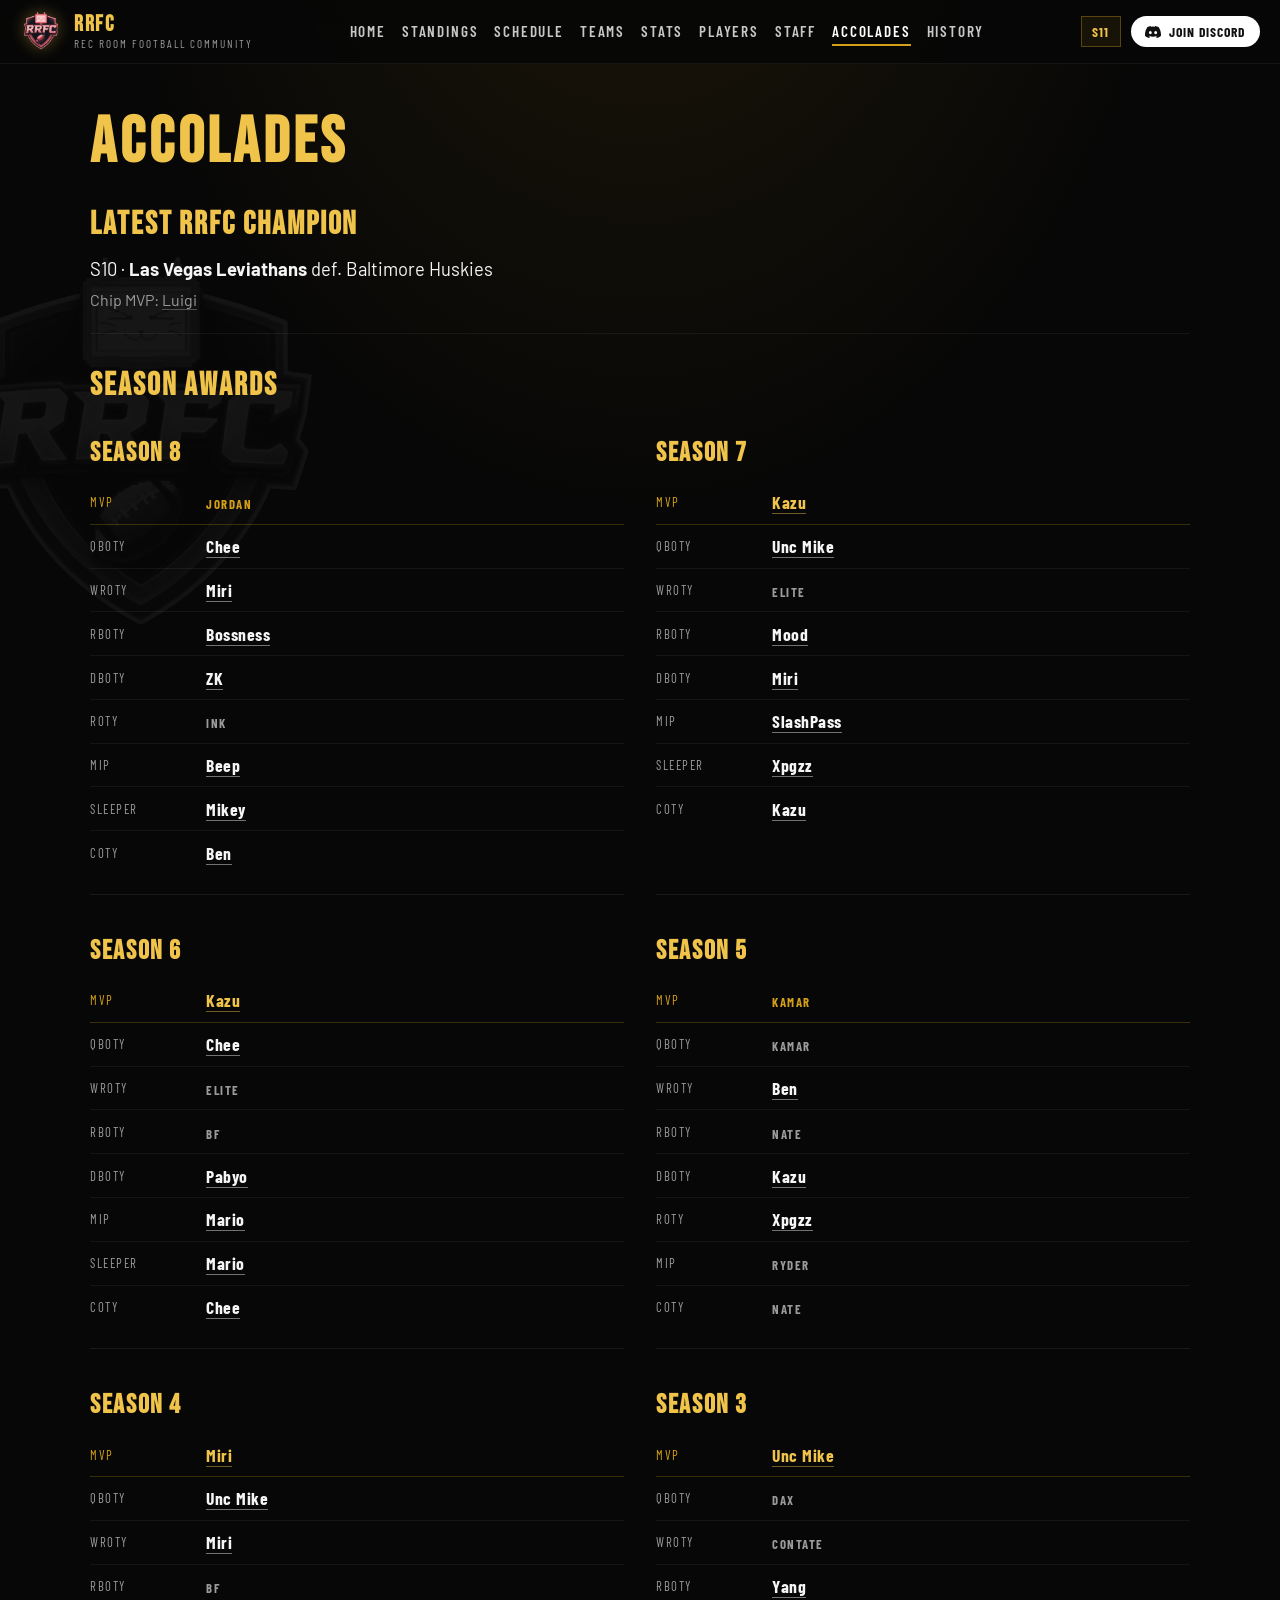
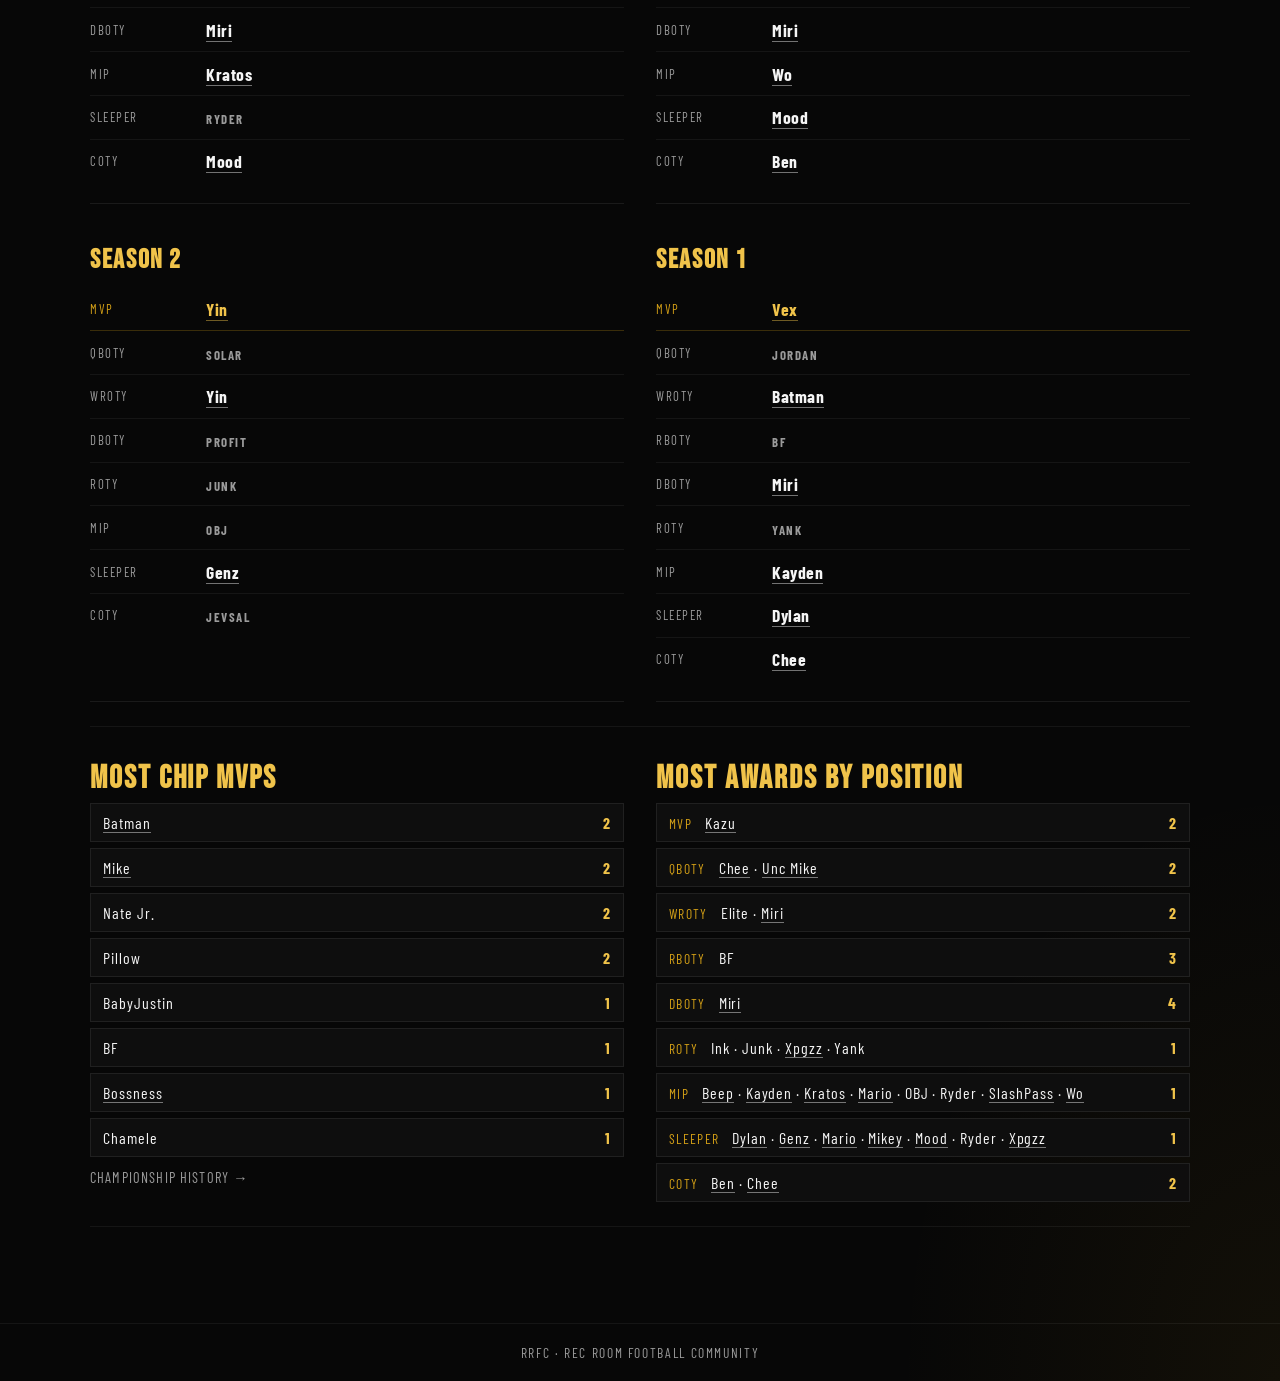
==== commit 2e7ba718: "Update" ====
--- a/accolades.html
+++ b/accolades.html
@@ -49,9 +49,6 @@
 
     <main>
       <h1 class="page-title">Accolades</h1>
-      <p class="stub-note">
-        Season awards, championship highlights, and Chip MVP leaders across RRFC history.
-      </p>
       <div id="accolades-root"></div>
     </main>
 
